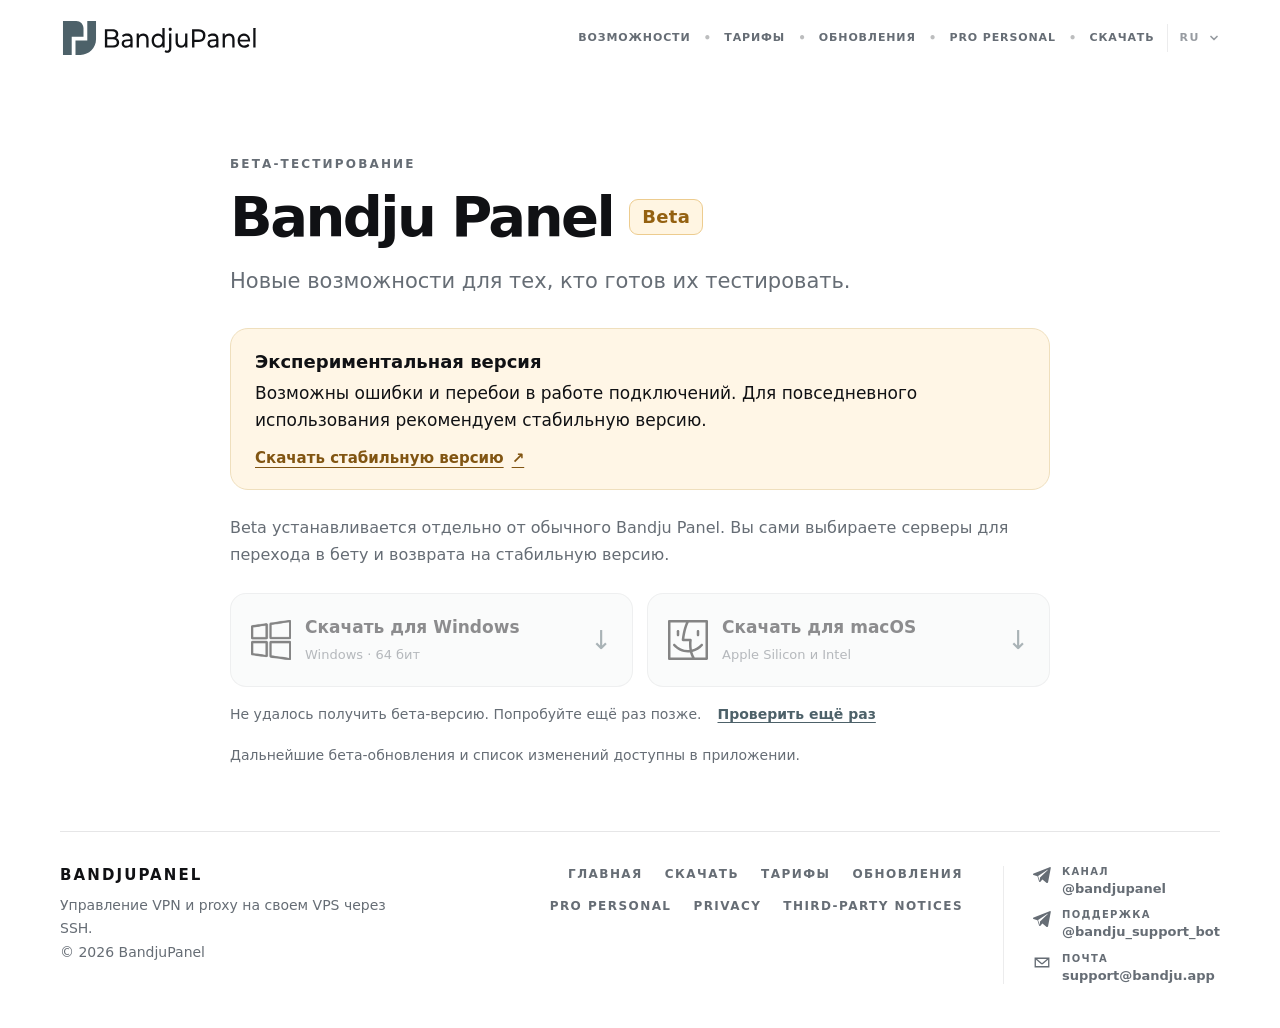
==== beta/index.html @ 1746d01e "Initial site" ====
<!DOCTYPE html>
<html lang="ru">
  <head>
    <meta charset="utf-8">
    <meta name="viewport" content="width=device-width, initial-scale=1">
    <title>Bandju Panel Beta — скачать</title>
    <meta name="description" content="Экспериментальная версия Bandju Panel для участников бета-тестирования.">
    <meta name="robots" content="noindex, nofollow">
    <meta name="theme-color" content="#ffffff">
    <link rel="canonical" href="https://bandju.app/beta/">
    <link rel="icon" type="image/svg+xml" href="/assets/brand/fav-bandju.svg">
    <link rel="stylesheet" href="/assets/site.css?v=572d4cfa8e">
  </head>
  <body class="site-page site-beta site-lang-ru">
    <main class="page">
      <!-- shared-header:start --><div class="header-shell">
  <header class="header">
    <a class="brand" href="/" aria-label="BandjuPanel">
      <img src="/assets/brand/logo-bandju.svg" alt="BandjuPanel" width="200" height="29">
    </a>
    <div class="header-actions">
      <nav class="menu" id="site-menu" aria-label="Главное меню">
        <a class="menu-link" href="/#features">Возможности</a>
        <span class="menu-divider" aria-hidden="true">•</span>
        <a class="menu-link" href="/#pricing">Тарифы</a>
        <span class="menu-divider" aria-hidden="true">•</span>
        <a class="menu-link" href="/changelog/">Обновления</a>
        <span class="menu-divider" aria-hidden="true">•</span>
        <a class="menu-link" href="/pro/">Pro Personal</a>
        <span class="menu-divider" aria-hidden="true">•</span>
        <a class="menu-link" href="/download/">Скачать</a>
      </nav>
      <div class="lang-switch" role="group" aria-label="Language switcher">
        <button class="lang-trigger" type="button" aria-haspopup="true" aria-expanded="false" aria-controls="lang-menu">
          <span data-lang-current>RU</span>
          <span class="lang-trigger-icon" aria-hidden="true">
            <svg viewBox="0 0 12 12" fill="none">
              <path d="M3 4.5 6 7.5 9 4.5"></path>
            </svg>
          </span>
        </button>
        <div class="lang-menu" id="lang-menu" role="menu" aria-label="Select language">
          <a class="lang-option is-active" href="/beta/" role="menuitemradio" aria-checked="true" hreflang="ru">
              <span>Русский</span>
              <span class="lang-option-check" aria-hidden="true">✓</span>
            </a><a class="lang-option" href="/en/beta/" role="menuitemradio" aria-checked="false" hreflang="en">
              <span>English</span>
              <span class="lang-option-check" aria-hidden="true">✓</span>
            </a>
        </div>
      </div>
      <button class="menu-toggle" type="button" aria-controls="site-menu" aria-label="Открыть меню" aria-expanded="false">
        <span aria-hidden="true"></span>
        <span aria-hidden="true"></span>
        <span aria-hidden="true"></span>
      </button>
    </div>
  </header>
</div>
<!-- shared-header:end -->
      <section class="beta-hero" aria-labelledby="beta-title">
        <p class="beta-kicker">Бета-тестирование</p>
        <h1 id="beta-title">Bandju Panel <span class="beta-badge">Beta</span></h1>
        <p class="beta-lead">Новые возможности для тех, кто готов их тестировать.</p>
        <div class="beta-warning">
          <strong>Экспериментальная версия</strong>
          <p>Возможны ошибки и перебои в работе подключений. Для повседневного использования рекомендуем стабильную версию.</p>
          <a href="/download/">Скачать стабильную версию <span aria-hidden="true">↗</span></a>
        </div>
        <p class="beta-separate">Beta устанавливается отдельно от обычного Bandju Panel. Вы сами выбираете серверы для перехода в бету и возврата на стабильную версию.</p>
        <div class="beta-downloads">
          <a class="beta-download" data-beta-platform="windows" aria-disabled="true">
            <img src="/assets/icons/icons-win.svg" width="40" height="40" alt="">
            <span><strong>Скачать для Windows</strong><small>Windows · 64 бит</small></span>
            <span class="beta-download-arrow" aria-hidden="true">↓</span>
          </a>
          <a class="beta-download" data-beta-platform="macos" aria-disabled="true">
            <img src="/assets/icons/icons-mac.svg" width="40" height="40" alt="">
            <span><strong>Скачать для macOS</strong><small>Apple Silicon и Intel</small></span>
            <span class="beta-download-arrow" aria-hidden="true">↓</span>
          </a>
        </div>
        <div class="beta-release-status" aria-live="polite" aria-busy="true">
          <p data-beta-status data-loading="Проверяем доступность бета-версии…" data-ready="Доступна бета-версия" data-failed="Не удалось получить бета-версию. Попробуйте ещё раз позже.">Проверяем доступность бета-версии…</p>
          <button class="beta-retry" type="button" data-beta-retry hidden>Проверить ещё раз</button>
        </div>
        <p class="beta-app-updates">Дальнейшие бета-обновления и список изменений доступны в приложении.</p>
        <noscript><p>Для получения ссылок на бета-версию включите JavaScript.</p></noscript>
      </section>
      <!-- shared-footer:start --><footer class="site-footer">
  <div>
    <p class="footer-brand">BandjuPanel</p>
    <p class="footer-copy">Управление VPN и proxy на своем VPS через SSH.</p>
    <p class="footer-meta">© 2026 BandjuPanel</p>
  </div>
  <nav class="footer-links" aria-label="Footer">
    <a class="footer-link" href="/">Главная</a>
    <a class="footer-link" href="/download/">Скачать</a>
    <a class="footer-link" href="/#pricing">Тарифы</a>
    <a class="footer-link" href="/changelog/">Обновления</a>
    <a class="footer-link" href="/pro/">Pro Personal</a>
    <a class="footer-link" href="/privacy/">Privacy</a>
    <a class="footer-link" href="https://github.com/bandju/bandju-panel-releases/blob/main/THIRD_PARTY_NOTICES.md" target="_blank" rel="noreferrer noopener">Third-party notices</a>
  </nav>
  <div class="footer-contact">
    <a class="footer-contact-link" href="https://t.me/bandjupanel" target="_blank" rel="noreferrer noopener" aria-label="Канал в Telegram">
      <span class="footer-icon-link" aria-hidden="true">
        <svg xmlns="http://www.w3.org/2000/svg" width="18" height="17" fill="none" viewBox="0 0 18 17" aria-hidden="true" focusable="false">
          <path fill="currentColor" d="M16.62.131.67 6.59C-.201 6.857-.173 7.778.473 8l3.996 1.334 1.526 5.012c.186.55.334.756.655.76.333 0 .461-.125.808-.452.406-.408 1.023-1.049 2.001-2.064l4.16 3.29c.764.451 1.316.217 1.507-.76l2.606-13.79c.28-1.199-.379-1.555-1.11-1.2ZM5.095 9.028l9.086-6.096c.445-.321.587.038.386.285L7.026 10.47l-.387 3.62-1.544-5.06Z"></path>
        </svg>
      </span>
      <span class="footer-contact-copy">
        <span class="footer-contact-label">Канал</span>
        <span class="footer-contact-value">@bandjupanel</span>
      </span>
    </a>
    <a class="footer-contact-link" href="https://t.me/bandju_support_bot" target="_blank" rel="noreferrer noopener" aria-label="Поддержка в Telegram">
      <span class="footer-icon-link" aria-hidden="true">
        <svg xmlns="http://www.w3.org/2000/svg" width="18" height="17" fill="none" viewBox="0 0 18 17" aria-hidden="true" focusable="false">
          <path fill="currentColor" d="M16.62.131.67 6.59C-.201 6.857-.173 7.778.473 8l3.996 1.334 1.526 5.012c.186.55.334.756.655.76.333 0 .461-.125.808-.452.406-.408 1.023-1.049 2.001-2.064l4.16 3.29c.764.451 1.316.217 1.507-.76l2.606-13.79c.28-1.199-.379-1.555-1.11-1.2ZM5.095 9.028l9.086-6.096c.445-.321.587.038.386.285L7.026 10.47l-.387 3.62-1.544-5.06Z"></path>
        </svg>
      </span>
      <span class="footer-contact-copy">
        <span class="footer-contact-label">Поддержка</span>
        <span class="footer-contact-value">@bandju_support_bot</span>
      </span>
    </a>
    <a class="footer-contact-link" href="mailto:support@bandju.app" target="_blank" rel="noreferrer noopener" aria-label="Email">
      <span class="footer-icon-link" aria-hidden="true">
        <svg xmlns="http://www.w3.org/2000/svg" width="18" height="17" fill="none" viewBox="0 0 18 17" aria-hidden="true" focusable="false">
          <path d="M2.25 4.25h13.5v8.5H2.25z" stroke="currentColor" stroke-width="1.35" rx="1.8"></path>
          <path d="m3.4 5.35 5.02 4.11a.9.9 0 0 0 1.16 0l5.02-4.11" stroke="currentColor" stroke-width="1.35" stroke-linecap="round" stroke-linejoin="round"></path>
        </svg>
      </span>
      <span class="footer-contact-copy">
        <span class="footer-contact-label">Почта</span>
        <span class="footer-contact-value">support@bandju.app</span>
      </span>
    </a>
  </div>
</footer>
<!-- shared-footer:end -->
    </main>
    <script type="module">const p="1PWTN9P55_zMQnucv14XnfZJDsQX021d-JKT93yJcyY",E=["/releases/beta/latest.json","https://updates.bandju.app/beta/latest.json","https://raw.githubusercontent.com/bandju/bandju-panel-releases/refs/heads/main/beta/latest.json"];function m(e){const t=e.trim().replace(/^ed25519:\s*/,"").replace(/-/g,"+").replace(/_/g,"/");return Uint8Array.from(atob(t),n=>n.charCodeAt(0))}function A(e){const t=e?.launcher?.version;if(e?.channel!=="beta"||!/^2\.(0|[1-9]\d*)\.(0|[1-9]\d*)$/.test(t)||e.version!==t)throw new Error("Invalid beta release.");const n=`https://github.com/bandju/bandju-panel-releases/releases/download/v${t}-beta/`,r={windows:`Bandju-Panel-Beta_${t}_windows_x64_setup.exe`,macos:`Bandju-Panel-Beta_${t}_universal.dmg`},s={};for(const[o,c]of Object.entries(r)){const a=e.launcher.downloads?.[o];if(a?.url!==n+c||!/^[a-f0-9]{64}$/.test(a?.sha256||""))throw new Error("Invalid beta installer.");s[o]=a.url}return{version:t,downloads:s}}async function L(e,t,n=p){const r=await crypto.subtle.importKey("raw",m(n),"Ed25519",!1,["verify"]);if(!await crypto.subtle.verify("Ed25519",r,m(t),e))throw new Error("Invalid release signature.");return A(JSON.parse(new TextDecoder("utf-8",{fatal:!0}).decode(e)))}async function S(e,t){if(!e.ok||Number(e.headers.get("content-length"))>t)throw new Error("Release source unavailable.");const n=e.body.getReader(),r=[];let s=0;try{for(;;){const{done:a,value:i}=await n.read();if(a)break;if(s+=i.length,s>t)throw new Error("Release response too large.");r.push(i)}}finally{await n.cancel()}const o=new Uint8Array(s);let c=0;for(const a of r)o.set(a,c),c+=a.length;return o}async function k({fetchImpl:e=fetch,urls:t=E,publicKey:n=p}={}){for(const r of t){const s=new AbortController,o=setTimeout(()=>s.abort(),4e3),c=async(a,i)=>S(await e(a,{cache:"no-store",signal:s.signal}),i);try{const[a,i]=await Promise.all([c(r,1048576),c(`${r}.sig`,4096)]);return await L(a,new TextDecoder().decode(i),n)}catch{}finally{clearTimeout(o),s.abort()}}throw new Error("No verified beta release available.")}const w=[...document.querySelectorAll("[data-beta-platform]")],l=document.querySelector("[data-beta-status]"),b=document.querySelector("[data-beta-retry]"),h=document.querySelector(".beta-release-status");async function v(){b.hidden=!0,h.setAttribute("aria-busy","true"),l.textContent=l.dataset.loading;for(const e of w)e.removeAttribute("href"),e.setAttribute("aria-disabled","true");try{const e=await k();for(const t of w)t.href=e.downloads[t.dataset.betaPlatform],t.removeAttribute("aria-disabled");l.textContent=`${l.dataset.ready} ${e.version}`}catch{l.textContent=l.dataset.failed,b.hidden=!1}finally{h.setAttribute("aria-busy","false")}}b.addEventListener("click",v);v();const g=document.querySelector(".header"),_=document.querySelector(".lang-switch"),d=document.querySelector(".lang-trigger"),y=document.getElementById("lang-menu"),u=document.querySelector(".menu-toggle");function f(){d.classList.remove("is-open"),d.setAttribute("aria-expanded","false"),y.classList.remove("is-open"),g.classList.remove("is-menu-open"),u.setAttribute("aria-expanded","false")}d.addEventListener("click",()=>{const e=!y.classList.contains("is-open");f(),d.classList.toggle("is-open",e),d.setAttribute("aria-expanded",String(e)),y.classList.toggle("is-open",e)});u.addEventListener("click",()=>{const e=!g.classList.contains("is-menu-open");f(),g.classList.toggle("is-menu-open",e),u.setAttribute("aria-expanded",String(e))});document.addEventListener("click",e=>{!_.contains(e.target)&&!u.contains(e.target)&&f()});document.addEventListener("keydown",e=>{e.key==="Escape"&&f()});</script>
  </body>
</html>
---- assets/site.css ----
/* Beta download page: intentionally absent from the public navigation. */
.site-beta {
  .page { min-height: 100vh; }
  .beta-hero { width: min(820px, calc(100% - 40px)); margin: 0 auto; padding: clamp(48px, 7vw, 88px) 0 64px; }
  .beta-kicker { margin: 0 0 16px; color: var(--muted); font-size: 12px; font-weight: 800; letter-spacing: .18em; text-transform: uppercase; }
  h1 { display: flex; align-items: center; flex-wrap: wrap; gap: 16px; margin: 0 0 18px; font-size: clamp(36px, 5.5vw, 56px); line-height: 1.08; letter-spacing: -.045em; }
  .beta-badge { display: inline-flex; border: 1px solid #edcc8f; border-radius: 9px; padding: 7px 12px; background: #fff5e2; color: #946111; font-size: 18px; font-weight: 800; letter-spacing: .02em; }
  .beta-lead { margin: 0 0 30px; color: var(--muted); font-size: 21px; line-height: 1.55; }
  .beta-warning { padding: 22px 24px; border: 1px solid #efdfbd; border-radius: 18px; background: #fff6e6; }
  .beta-warning strong { display: block; margin-bottom: 8px; font-size: 18px; }
  .beta-warning p { margin: 0 0 14px; font-size: 17px; line-height: 1.6; }
  .beta-warning a { display: inline-flex; gap: 8px; color: #815512; font-size: 15px; font-weight: 700; text-decoration: underline; text-underline-offset: 4px; }
  .beta-separate { margin: 24px 0; color: var(--muted); font-size: 16px; line-height: 1.7; }
  .beta-downloads { display: grid; grid-template-columns: repeat(2, minmax(0, 1fr)); gap: 14px; }
  .beta-download { display: flex; align-items: center; gap: 14px; min-width: 0; padding: 22px 20px; border: 1px solid var(--line); border-radius: 16px; background: #f5f7f7; transition: background .18s, border-color .18s; }
  .beta-download:hover { background: #eaf0f1; border-color: #9eafb4; }
  .beta-download img { flex: none; }
  .beta-download > span:first-of-type { flex: 1; min-width: 0; }
  .beta-download strong { display: block; margin-bottom: 6px; font-size: 17px; line-height: 1.3; }
  .beta-download small { color: var(--muted); font-size: 13px; line-height: 1.5; }
  .beta-download-arrow { flex: none; color: var(--brand); font-size: 26px; }
  .beta-download[aria-disabled="true"] { opacity: .48; cursor: wait; pointer-events: none; }
  .beta-release-status { display: flex; align-items: baseline; flex-wrap: wrap; gap: 10px 16px; margin-top: 16px; min-height: 25px; }
  .beta-release-status p { margin: 0; color: var(--muted); font-size: 14px; line-height: 1.6; }
  .beta-retry { padding: 0; border: 0; background: transparent; color: var(--brand); font: inherit; font-size: 14px; font-weight: 700; cursor: pointer; text-decoration: underline; text-underline-offset: 3px; }
  .beta-app-updates { margin: 16px 0 0; color: var(--muted); font-size: 14px; line-height: 1.6; }
  a:focus-visible, button:focus-visible { outline: 3px solid var(--brand); outline-offset: 5px; }
  @media (max-width: 650px) {
    .beta-hero { width: calc(100% - 40px); padding-top: 40px; }
    .beta-lead { font-size: 18px; }
    .beta-warning { padding: 18px; }
    .beta-downloads { grid-template-columns: 1fr; }
  }
}

/* Base */

:root {
  color-scheme: light;
  --bg: #ffffff;
  --ink: #101114;
  --muted: #666d75;
  --brand: #4d6169;
  --line: rgba(16, 17, 20, 0.1);
  --panel: rgba(16, 17, 20, 0.035);
}

* {
  box-sizing: border-box;
}

html,
body {
  min-height: 100%;
  margin: 0;
  background: var(--bg);
}

body {
  font-family: "Avenir Next", "Segoe UI", Inter, system-ui, -apple-system, BlinkMacSystemFont, sans-serif;
  color: var(--ink);
  -webkit-font-smoothing: antialiased;
  text-rendering: optimizeLegibility;
}

a {
  color: inherit;
  text-decoration: none;
}

/* Shared Header And Footer */

.site-page {
  .header-shell {
    position: relative;
    z-index: 20;
    min-height: 0;
  }
  .header {
    position: relative;
    z-index: 20;
    width: min(1160px, calc(100% - 40px));
    margin: 0 auto;
    padding: 18px 0 10px;
    border-bottom: 1px solid transparent;
    display: flex;
    align-items: center;
    justify-content: space-between;
    gap: 20px;
  }
  .header.is-stuck {
    position: fixed;
    top: 0;
    left: 50%;
    margin: 0;
    transform: translateX(-50%);
    background: var(--bg);
    border-bottom: 1px solid rgba(16, 17, 20, 0.06);
  }
  .brand {
    display: inline-flex;
    align-items: center;
    flex: none;
  }
  .brand img {
    display: block;
    width: min(200px, 42vw);
    height: auto;
  }
  .header-actions {
    display: flex;
    align-items: center;
    justify-content: flex-end;
    gap: 12px;
    flex-wrap: wrap;
  }
  .menu {
    display: flex;
    align-items: center;
    justify-content: flex-end;
    gap: 22px;
    flex-wrap: wrap;
  }
  .menu-divider {
    color: rgba(16, 17, 20, 0.28);
    font-size: 14px;
    font-weight: 700;
    line-height: 1;
    user-select: none;
  }
  .menu-link {
    color: var(--muted);
    font-size: 12px;
    font-weight: 700;
    letter-spacing: 0.12em;
    line-height: 1.2;
    text-transform: uppercase;
    transition: color 0.18s ease;
  }
  .menu-link:hover {
    color: var(--ink);
  }
  .menu-toggle {
    display: none;
    align-items: center;
    justify-content: center;
    flex-direction: column;
    gap: 5px;
    width: 42px;
    height: 42px;
    padding: 0;
    border: 1px solid rgba(16, 17, 20, 0.12);
    border-radius: 8px;
    background: var(--bg);
    color: var(--ink);
    cursor: pointer;
  }
  .menu-toggle span {
    display: block;
    width: 18px;
    height: 2px;
    border-radius: 999px;
    background: currentColor;
    transition: transform 0.18s ease, opacity 0.18s ease;
  }
  .header.is-menu-open .menu-toggle span:nth-child(1) {
    transform: translateY(7px) rotate(45deg);
  }
  .header.is-menu-open .menu-toggle span:nth-child(2) {
    opacity: 0;
  }
  .header.is-menu-open .menu-toggle span:nth-child(3) {
    transform: translateY(-7px) rotate(-45deg);
  }
  .lang-switch {
    position: relative;
    display: inline-flex;
    align-items: center;
    flex: none;
    padding-left: 18px;
    border-left: 1px solid rgba(16, 17, 20, 0.08);
  }
  .lang-trigger {
    display: inline-flex;
    align-items: center;
    justify-content: center;
    gap: 8px;
    min-height: 28px;
    padding: 0;
    border: 0;
    background: transparent;
    color: var(--muted);
    font: inherit;
    font-size: 11px;
    font-weight: 800;
    letter-spacing: 0.14em;
    line-height: 1;
    text-transform: uppercase;
    opacity: 0.68;
    cursor: pointer;
    transition: color 0.18s ease, opacity 0.18s ease;
  }
  .lang-trigger:hover,
  .lang-trigger.is-open {
    color: var(--ink);
    opacity: 1;
  }
  .lang-trigger-icon {
    display: inline-flex;
    align-items: center;
    justify-content: center;
    width: 12px;
    height: 12px;
    color: currentColor;
  }
  .lang-trigger-icon svg {
    display: block;
    width: 100%;
    height: 100%;
    stroke: currentColor;
    stroke-width: 1.7;
    stroke-linecap: round;
    stroke-linejoin: round;
  }
  .lang-menu {
    position: absolute;
    top: calc(100% + 10px);
    right: 0;
    min-width: 132px;
    padding: 6px;
    border: 1px solid rgba(16, 17, 20, 0.08);
    border-radius: 16px;
    background: rgba(255, 255, 255, 0.96);
    box-shadow: 0 12px 28px rgba(16, 17, 20, 0.08);
    backdrop-filter: blur(14px);
    opacity: 0;
    pointer-events: none;
    transform: translateY(-4px);
    transition: opacity 0.18s ease, transform 0.18s ease;
  }
  .lang-menu.is-open {
    opacity: 1;
    pointer-events: auto;
    transform: translateY(0);
  }
  .lang-option {
    display: flex;
    align-items: center;
    justify-content: space-between;
    gap: 14px;
    width: 100%;
    min-height: 36px;
    padding: 0 12px;
    border: 0;
    border-radius: 12px;
    background: transparent;
    color: var(--muted);
    font: inherit;
    font-size: 12px;
    font-weight: 700;
    letter-spacing: 0.08em;
    text-transform: uppercase;
    cursor: pointer;
    transition: background 0.18s ease, color 0.18s ease;
  }
  .lang-option:hover {
    background: rgba(16, 17, 20, 0.05);
    color: var(--ink);
  }
  .lang-option.is-active {
    color: var(--ink);
  }
  .lang-option-check {
    opacity: 0;
    transition: opacity 0.18s ease;
  }
  .lang-option.is-active .lang-option-check {
    opacity: 1;
  }
  .site-footer {
    position: relative;
    z-index: 1;
    width: min(1160px, calc(100% - 40px));
    margin: 0 auto;
    padding: 34px 0 44px;
    display: grid;
    grid-template-columns: minmax(0, 1fr) auto auto;
    gap: 24px 40px;
    align-items: start;
    border-top: 1px solid rgba(16, 17, 20, 0.1);
  }
  .site-footer .footer-brand {
    margin: 0 0 10px;
    color: var(--ink);
    font-size: 15px;
    font-weight: 800;
    letter-spacing: 0.14em;
    text-transform: uppercase;
  }
  .site-footer .footer-copy,
  .site-footer .footer-meta {
    margin: 0;
    color: var(--muted);
    font-size: 14px;
    line-height: 1.7;
  }
  .site-footer .footer-links {
    display: flex;
    justify-content: flex-end;
    gap: 16px 22px;
    flex-wrap: wrap;
    max-width: 520px;
  }
  .site-footer .footer-link {
    color: var(--muted);
    font-size: 12px;
    font-weight: 700;
    letter-spacing: 0.12em;
    line-height: 1.4;
    text-transform: uppercase;
    transition: color 0.18s ease;
  }
  .site-footer .footer-link:hover {
    color: var(--ink);
  }
  .site-footer .footer-contact {
    display: grid;
    gap: 12px;
    justify-content: flex-start;
    padding-left: 28px;
    border-left: 1px solid rgba(16, 17, 20, 0.08);
  }
  .site-footer .footer-contact-link {
    display: grid;
    grid-template-columns: 20px minmax(0, 1fr);
    gap: 10px;
    align-items: start;
    color: var(--muted);
    text-decoration: none;
    transition: color 0.18s ease;
  }
  .site-footer .footer-contact-link:hover {
    color: var(--ink);
  }
  .site-footer .footer-contact-copy {
    display: grid;
    gap: 2px;
    min-width: 0;
  }
  .site-footer .footer-contact-label {
    font-size: 10px;
    font-weight: 800;
    letter-spacing: 0.13em;
    line-height: 1.2;
    text-transform: uppercase;
  }
  .site-footer .footer-contact-value {
    font-size: 13px;
    font-weight: 600;
    line-height: 1.35;
    word-break: break-word;
  }
  .site-footer .footer-icon-link {
    display: inline-flex;
    align-items: center;
    justify-content: center;
    width: 20px;
    height: 20px;
    color: currentColor;
    transition: transform 0.18s ease;
  }
  .site-footer .footer-contact-link:hover .footer-icon-link {
    transform: translateY(-1px);
  }
  .site-footer .footer-icon-link svg {
    display: block;
    width: 18px;
    height: 17px;
  }
  @media (min-width: 761px) and (max-width: 1320px) {
    .header-actions {
      gap: 12px;
    }
    .menu {
      gap: 13px;
    }
    .menu-divider {
      font-size: 12px;
    }
    .menu-link {
      font-size: 11px;
      letter-spacing: 0.08em;
    }
    .lang-switch {
      padding-left: 12px;
    }
  }
  @media (max-width: 760px) {
    .header {
      width: min(100% - 24px, 1160px);
      align-items: center;
      flex-direction: row;
    }
    .header.is-stuck {
      top: 0;
      left: 0;
      width: 100%;
      transform: none;
      padding-right: 12px;
      padding-left: 12px;
    }
    .header-actions {
      width: auto;
      margin-left: auto;
      align-items: center;
      flex-direction: row;
      gap: 10px;
    }
    .menu {
      position: fixed;
      top: 70px;
      right: 0;
      left: 0;
      z-index: 40;
      display: grid;
      gap: 0;
      justify-content: stretch;
      justify-items: stretch;
      width: 100vw;
      padding: 8px 32px;
      border-top: 1px solid rgba(16, 17, 20, 0.08);
      border-bottom: 1px solid rgba(16, 17, 20, 0.08);
      background: #ffffff;
      box-shadow: 0 18px 44px rgba(16, 17, 20, 0.08);
      opacity: 0;
      visibility: hidden;
      pointer-events: none;
      transform: translateY(-8px);
      transition: opacity 0.18s ease, transform 0.18s ease, visibility 0.18s ease;
    }
    .header.is-menu-open .menu {
      opacity: 1;
      visibility: visible;
      pointer-events: auto;
      transform: translateY(0);
    }
    .menu-divider {
      display: none;
    }
    .menu-link {
      display: block;
      width: 100%;
      min-height: auto;
      justify-self: stretch;
      padding: 15px 0;
      border-bottom: 1px solid rgba(16, 17, 20, 0.08);
      color: var(--ink);
      font-size: 13px;
      letter-spacing: 0.08em;
      text-align: left;
    }
    .menu-link:last-child {
      border-bottom: 0;
    }
    .menu-toggle {
      display: inline-flex;
    }
    .lang-switch {
      padding-left: 0;
      border-left: 0;
    }
    .site-footer {
      grid-template-columns: 1fr;
      width: min(100% - 24px, 1160px);
      padding-bottom: 32px;
    }
    .site-footer .footer-links,
    .site-footer .footer-contact {
      justify-content: flex-start;
    }
    .site-footer .footer-contact {
      align-items: flex-start;
      padding-left: 0;
      border-left: 0;
    }
  }
}

/* Home Page */

.site-home {
  .page {
    position: relative;
    min-height: 100vh;
    overflow: hidden;
    background: var(--bg);
  }
  .hero {
    position: relative;
    z-index: 2;
    width: min(760px, calc(100% - 40px));
    min-height: clamp(560px, 72vh, 680px);
    margin: 0 auto;
    display: grid;
    grid-template-columns: minmax(0, 1fr);
    place-items: center;
    padding: clamp(44px, 7vh, 72px) 0 clamp(220px, 25vh, 280px);
    text-align: center;
  }
  .hero-copy {
    width: 100%;
    min-width: 0;
    max-width: 660px;
  }
  .eyebrow,
  h1,
  p {
    margin-top: 0;
  }
  .eyebrow {
    margin-bottom: 14px;
    color: var(--muted);
    font-size: 12px;
    font-weight: 800;
    letter-spacing: 0.22em;
    text-transform: uppercase;
  }
  h1 {
    margin-bottom: 18px;
    font-size: clamp(40px, 6vw, 68px);
    font-weight: 700;
    line-height: 1.04;
    letter-spacing: -0.05em;
    overflow-wrap: anywhere;
  }
  .lead {
    max-width: 44rem;
    margin: 0 auto 30px;
    color: var(--muted);
    font-size: clamp(18px, 2vw, 22px);
    line-height: 1.58;
    overflow-wrap: anywhere;
  }
  .button {
    display: inline-flex;
    align-items: center;
    justify-content: center;
    min-height: 48px;
    padding: 0 44px;
    border: 1px solid var(--ink);
    border-radius: 999px;
    background: var(--ink);
    color: #ffffff;
    font-size: 15px;
    font-weight: 700;
    transition: transform 0.18s ease, background 0.18s ease, border-color 0.18s ease;
  }
  .button:hover {
    transform: translateY(-1px);
    background: #1b1d21;
    border-color: #1b1d21;
  }
  .hero .button {
    position: relative;
    z-index: 1;
  }
  .section {
    position: relative;
    z-index: 1;
    width: min(1160px, calc(100% - 40px));
    margin: 0 auto;
    padding: 48px 0 128px;
    scroll-margin-top: 112px;
  }
  .section-anchor {
    position: relative;
    top: -24px;
    height: 0;
  }
  .section-copy {
    display: grid;
    grid-template-columns: minmax(0, 1.15fr) minmax(280px, 0.85fr);
    gap: 28px 56px;
    margin-bottom: 84px;
    padding-top: 56px;
    border-top: 1px solid rgba(16, 17, 20, 0.08);
  }
  .section-kicker,
  .step-title,
  .flow-note {
    margin-top: 0;
  }
  .section-kicker {
    margin-bottom: 14px;
    color: var(--muted);
    font-size: 12px;
    font-weight: 800;
    letter-spacing: 0.22em;
    text-transform: uppercase;
  }
  .section-title {
    max-width: 20ch;
    margin: 0;
    font-size: clamp(28px, 3.8vw, 42px);
    font-weight: 700;
    line-height: 1.12;
    letter-spacing: -0.045em;
  }
  .section-lead {
    max-width: 34rem;
    margin: 0;
    color: var(--muted);
    font-size: clamp(18px, 1.8vw, 21px);
    line-height: 1.72;
  }
  .flow-grid {
    display: grid;
    grid-template-columns: repeat(3, minmax(0, 1fr));
    gap: 30px;
  }
  .flow-card {
    position: relative;
    padding: 48px 22px 0 0;
    border-top: 1px solid rgba(16, 17, 20, 0.1);
  }
  .step-icon {
    width: 68px;
    height: 68px;
    margin-bottom: 20px;
  }
  .step-title {
    margin-bottom: 8px;
    font-size: 20px;
    font-weight: 700;
    letter-spacing: -0.03em;
  }
  .step-copy {
    margin: 0;
    color: var(--muted);
    font-size: 18px;
    line-height: 1.72;
  }
  .section-side {
    max-width: 34rem;
    display: flex;
    gap: 18px;
    justify-items: start;
    flex-direction: column;
    justify-content: center;
  }
  .flow-note {
    display: inline-flex;
    align-items: flex-start;
    gap: 12px;
    margin: 0;
    color: #4f5860;
    font-size: 15px;
    font-weight: 600;
    line-height: 1.58;
    letter-spacing: -0.01em;
  }
  .flow-note::before {
    content: "";
    flex: none;
    width: 24px;
    height: 1px;
    margin-top: 12px;
    background: rgba(16, 17, 20, 0.16);
  }
  .how-media {
    position: relative;
    width: min(100%, 700px);
    margin-top: 28px;
    border: 1px solid rgb(180 180 180);
    border-radius: 8px;
    overflow: hidden;
    background: #0c0f13;
    box-shadow: 0 20px 48px rgba(16, 17, 20, 0.08);
  }
  .how-video {
    display: block;
    width: 100%;
    aspect-ratio: 16 / 9;
    object-fit: cover;
    background: #0c0f13;
    transition: filter 0.22s ease, transform 0.22s ease;
  }
  .how-media:not(.is-playing) .how-video {
    filter: blur(1.2px) brightness(0.7) saturate(0.82);
    transform: scale(1.02);
  }
  .how-video-overlay {
    position: absolute;
    inset: 0;
    display: grid;
    place-items: center;
    padding: 20px;
    border: 0;
    background: linear-gradient(180deg, rgb(64 69 76 / 4%) 0%, rgb(255 255 255 / 0%) 24%, rgb(56 63 74 / 0%) 100%);
    cursor: pointer;
    transition: background 0.18s ease;
  }
  .how-video-overlay:hover {
    background: linear-gradient(180deg, rgb(64 69 76 / 8%) 0%, rgb(255 255 255 / 0%) 24%, rgb(56 63 74 / 0%) 100%);
  }
  .how-video-overlay[hidden] {
    display: none;
  }
  .how-video-badge {
    position: absolute;
    top: 18px;
    left: 18px;
    z-index: 1;
    min-height: 30px;
    padding: 0 12px;
    border: 1px solid rgba(255, 255, 255, 0.18);
    border-radius: 999px;
    background: rgba(16, 17, 20, 0.3);
    backdrop-filter: blur(12px);
    color: rgba(255, 255, 255, 0.94);
    font-size: 12px;
    font-weight: 700;
    letter-spacing: 0.12em;
    line-height: 30px;
    text-transform: uppercase;
  }
  .how-video-play {
    display: inline-flex;
    align-items: center;
    justify-content: center;
    width: 94px;
    height: 94px;
    border-radius: 999px;
    border: 1px solid rgba(255, 255, 255, 0.16);
    background: rgba(255, 255, 255, 0.1);
    backdrop-filter: blur(18px);
    color: #ffffff;
    box-shadow: 0 18px 42px rgba(16, 17, 20, 0.22);
    transition: transform 0.18s ease, background 0.18s ease;
  }
  .how-video-overlay:hover .how-video-play {
    transform: scale(1.04);
    background: rgba(255, 255, 255, 0.14);
  }
  .how-video-play svg {
    display: block;
    width: 28px;
    height: 28px;
    margin-left: 4px;
    fill: currentColor;
  }
  .feature-section {
    padding-top: 0;
  }
  .control-section {
    padding-top: 0;
  }
  .control-layout {
    display: grid;
    grid-template-columns: minmax(320px, 0.9fr) minmax(0, 0.82fr);
    grid-template-areas: "visual content";
    gap: 28px 64px;
    align-items: center;
    padding-top: 48px;
    border-top: 1px solid rgba(16, 17, 20, 0.08);
  }
  .control-content {
    grid-area: content;
  }
  .control-content .section-title {
    margin-bottom: 18px;
  }
  .control-content .section-side {
    max-width: none;
    gap: 14px;
    margin-bottom: 36px;
  }
  .control-content .section-lead {
    font-size: 17px;
    line-height: 1.58;
  }
  .control-content .flow-note {
    font-size: 14px;
    line-height: 1.5;
  }
  .control-visual-wrap {
    grid-area: visual;
    display: grid;
    align-items: center;
    min-height: 560px;
  }
  .control-pattern {
    position: relative;
    width: min(100%, 570px);
    aspect-ratio: 1;
    margin-right: auto;
    pointer-events: none;
  }
  .control-pattern::after {
    content: "";
    position: absolute;
    inset: 0;
    background: radial-gradient(circle at center, rgba(255, 255, 255, 0) 52%, rgba(255, 255, 255, 0.28) 76%, rgba(255, 255, 255, 0.9) 100%);
    pointer-events: none;
  }
  .control-mark {
    position: absolute;
    top: 50%;
    left: 50%;
    width: 78px;
    height: 78px;
    color: rgba(77, 97, 105, 0.24);
    transform: translate(-50%, -50%);
    z-index: 1;
  }
  .control-list {
    display: grid;
    gap: 0;
  }
  .control-item {
    padding: 24px 12px 0 0;
    border-top: 1px solid rgba(16, 17, 20, 0.1);
  }
  .control-title {
    margin: 0 0 6px;
    font-size: 18px;
    font-weight: 700;
    letter-spacing: -0.03em;
  }
  .control-copy {
    margin: 0;
    color: var(--muted);
    font-size: 15px;
    line-height: 1.58;
  }
  .feature-copy {
    grid-template-columns: minmax(0, 0.82fr) minmax(340px, 1.18fr);
    gap: 24px 48px;
    align-items: center;
    margin-bottom: 68px;
  }
  .feature-copy .section-title {
    margin-bottom: 18px;
  }
  .feature-copy .section-side {
    max-width: none;
  }
  .feature-visual {
    position: relative;
    min-height: 356px;
    display: grid;
    align-items: center;
  }
  .feature-window {
    position: relative;
    width: min(100%, 700px);
    margin-left: auto;
    overflow: hidden;
    border: 1px solid rgba(16, 17, 20, 0.08);
    border-radius: 8px;
    background: #ffffff;
    box-shadow: 0 20px 48px rgba(16, 17, 20, 0.06);
  }
  .feature-screenshot {
    display: block;
    width: 100%;
    height: auto;
  }
  .feature-summary-grid {
    display: grid;
    grid-template-columns: repeat(4, minmax(0, 1fr));
    gap: 18px;
    padding-top: 48px;
    border-top: 1px solid rgba(16, 17, 20, 0.08);
  }
  .feature-summary-item {
    padding-right: 16px;
  }
  .feature-summary-item:not(:last-child) {
    border-right: 1px solid rgba(16, 17, 20, 0.06);
  }
  .feature-summary-title {
    margin: 0 0 8px;
    font-size: 18px;
    font-weight: 700;
    letter-spacing: -0.03em;
  }
  .feature-summary-copy {
    margin: 0;
    color: var(--muted);
    font-size: 15px;
    line-height: 1.7;
  }
  .gateway-section {
    padding-top: 0;
  }
  .gateway-grid {
    display: grid;
    grid-template-columns: repeat(3, minmax(0, 1fr));
    gap: 30px;
    padding-top: 48px;
    border-top: 1px solid rgba(16, 17, 20, 0.08);
  }
  .gateway-item {
    padding-right: 22px;
  }
  .gateway-item:not(:last-child) {
    border-right: 1px solid rgba(16, 17, 20, 0.06);
  }
  .gateway-title {
    margin: 0 0 10px;
    font-size: 20px;
    font-weight: 700;
    letter-spacing: -0.03em;
  }
  .gateway-copy {
    margin: 0;
    color: var(--muted);
    font-size: 16px;
    line-height: 1.7;
  }
  .gateway-tags {
    display: flex;
    flex-wrap: wrap;
    gap: 8px;
    margin-top: 18px;
  }
  .gateway-tag {
    display: inline-flex;
    align-items: center;
    min-height: 28px;
    padding: 0 10px;
    border: 1px solid rgba(77, 97, 105, 0.18);
    border-radius: 999px;
    background: rgba(77, 97, 105, 0.06);
    color: var(--brand);
    font-size: 12px;
    font-weight: 800;
    letter-spacing: 0.08em;
    text-transform: uppercase;
  }
  .access-grid {
    display: grid;
    grid-template-columns: repeat(3, minmax(0, 1fr));
    gap: 30px;
  }
  .access-item {
    padding: 48px 22px 0 0;
    border-top: 1px solid rgba(16, 17, 20, 0.1);
  }
  .access-icon {
    width: 72px;
    height: 72px;
    margin-bottom: 22px;
  }
  .step-icon,
  .access-icon {
    display: block;
    flex: none;
    color: var(--brand);
    background: currentColor;
    -webkit-mask: var(--icon) center / contain no-repeat;
    mask: var(--icon) center / contain no-repeat;
  }
  .icon-vps {
    --icon: url("/assets/icons/icon-vps.svg");
  }
  .icon-ssh {
    --icon: url("/assets/icons/icons-ssh.svg");
  }
  .icon-access {
    --icon: url("/assets/icons/icons-access.svg");
  }
  .icon-qr-link {
    --icon: url("/assets/icons/icons-qr-link.svg");
  }
  .icon-clients-status {
    --icon: url("/assets/icons/icons-clients-status.svg");
  }
  .icon-protocols {
    --icon: url("/assets/icons/icons-protocols.svg");
  }
  .access-title {
    margin: 0 0 10px;
    font-size: 22px;
    font-weight: 700;
    line-height: 1.2;
    letter-spacing: -0.035em;
  }
  .access-copy {
    margin: 0;
    color: var(--muted);
    font-size: 18px;
    line-height: 1.72;
  }
  .pricing-panel {
    max-width: 900px;
    margin: 0 auto;
    border-top: 1px solid rgba(16, 17, 20, 0.12);
  }
  .pricing-section {
    padding-bottom: 80px;
  }
  .pricing-plans {
    display: grid;
    grid-template-columns: repeat(2, minmax(0, 1fr));
    border-bottom: 1px solid rgba(16, 17, 20, 0.08);
  }
  .pricing-plan {
    min-width: 0;
    padding: 42px 42px 38px 0;
  }
  .pricing-plan + .pricing-plan {
    padding-right: 0;
    padding-left: 42px;
    border-left: 1px solid rgba(16, 17, 20, 0.08);
  }
  .plan-name,
  .plan-price-line,
  .plan-summary {
    margin-top: 0;
  }
  .plan-name {
    margin-bottom: 22px;
    color: var(--muted);
    font-size: 13px;
    font-weight: 800;
    letter-spacing: 0.16em;
    text-transform: uppercase;
  }
  .plan-price-line {
    display: flex;
    align-items: baseline;
    gap: 12px;
    margin-bottom: 16px;
  }
  .plan-price {
    color: var(--ink);
    font-size: clamp(44px, 5vw, 64px);
    font-weight: 700;
    line-height: 0.95;
    letter-spacing: -0.06em;
  }
  .plan-period {
    color: var(--muted);
    font-size: 16px;
    font-weight: 700;
    line-height: 1.2;
  }
  .plan-summary {
    max-width: 28rem;
    margin-bottom: 26px;
    color: var(--muted);
    font-size: 18px;
    line-height: 1.65;
  }
  .pricing-button {
    min-width: 160px;
  }
  .button-subtle {
    border-color: rgba(16, 17, 20, 0.14);
    background: #ffffff;
    color: var(--ink);
  }
  .button-subtle:hover {
    border-color: rgba(16, 17, 20, 0.3);
    background: rgba(16, 17, 20, 0.03);
  }
  .pricing-compare {
    display: grid;
    padding-bottom: 10px;
  }
  .compare-row {
    display: grid;
    grid-template-columns: repeat(2, minmax(0, 1fr));
    gap: 0;
    padding: 0;
    border-top: 1px solid rgba(16, 17, 20, 0.08);
  }
  .compare-value {
    min-width: 0;
  }
  .compare-value {
    padding: 19px 42px 19px 0;
    font-size: 16px;
    line-height: 1.55;
  }
  .compare-value + .compare-value {
    padding-right: 10px;
    padding-left: 42px;
    border-left: 1px solid rgba(16, 17, 20, 0.08);
  }
  .compare-label {
    display: block;
    margin-bottom: 6px;
    color: #7a8288;
    font-size: 12px;
    font-weight: 800;
    letter-spacing: 0.12em;
    line-height: 1.25;
    text-transform: uppercase;
  }
  .compare-value {
    color: #5f686f;
    font-weight: 600;
  }
  .compare-value.is-pro {
    background: rgba(77, 97, 105, 0.055);
    color: #273137;
    font-weight: 700;
  }
  .compare-value.is-pro .compare-label {
    color: var(--brand);
  }
  .compare-value::before {
    display: none;
  }
  .pricing-pattern {
    position: relative;
    left: 50%;
    width: min(1440px, 120vw);
    height: 340px;
    margin: 52px 0 -72px;
    overflow: hidden;
    pointer-events: none;
    transform: translateX(-50%);
  }
  .pricing-pattern::after {
    content: "";
    position: absolute;
    inset: 0;
    z-index: 2;
    background: linear-gradient(180deg, #ffffff 0%, rgba(255, 255, 255, 0.48) 10%, rgba(255, 255, 255, 0) 34%, rgba(255, 255, 255, 0.38) 74%, #ffffff 100%),
        linear-gradient(90deg, #ffffff 0%, rgba(255, 255, 255, 0) 16%, rgba(255, 255, 255, 0) 84%, #ffffff 100%);
  }
  .pricing-pattern-shape {
    position: absolute;
    bottom: -34px;
    background-image: radial-gradient(circle, rgba(16, 17, 20, 0.76) 0 1.8px, transparent 2px);
    background-size: 15px 15px;
  }
  .pricing-pattern.is-interactive .pricing-pattern-shape {
    opacity: 0;
  }
  .pricing-pattern-left,
  .pricing-pattern-right {
    width: min(54vw, 820px);
    height: 340px;
    opacity: 0.24;
  }
  .pricing-pattern-left {
    left: -2%;
    clip-path: polygon(0 100%, 0 72%, 10% 56%, 22% 40%, 38% 26%, 56% 16%, 72% 12%, 88% 18%, 100% 30%, 100% 100%);
  }
  .pricing-pattern-right {
    right: -2%;
    transform: scaleX(-1);
    clip-path: polygon(0 100%, 0 72%, 10% 56%, 22% 40%, 38% 26%, 56% 16%, 72% 12%, 88% 18%, 100% 30%, 100% 100%);
  }
  .pricing-pattern-center {
    left: 50%;
    width: min(30vw, 420px);
    height: 158px;
    opacity: 0.18;
    transform: translateX(-50%);
    clip-path: polygon(0 100%, 0 66%, 18% 50%, 38% 38%, 62% 38%, 82% 50%, 100% 66%, 100% 100%);
  }
  .changelog-preview {
    padding-top: 0;
    padding-bottom: 128px;
  }
  .changelog-preview-panel {
    display: grid;
    grid-template-columns: minmax(0, 0.92fr) minmax(280px, 1.08fr);
    gap: 30px 72px;
    padding: 48px 0;
    border-top: 1px solid rgba(16, 17, 20, 0.1);
    border-bottom: 1px solid rgba(16, 17, 20, 0.1);
  }
  .changelog-preview-version {
    display: inline-flex;
    align-items: center;
    min-height: 30px;
    margin-bottom: 18px;
    padding: 0 12px;
    border: 1px solid rgba(77, 97, 105, 0.18);
    border-radius: 999px;
    background: rgba(77, 97, 105, 0.06);
    color: var(--brand);
    font-size: 12px;
    font-weight: 800;
    letter-spacing: 0.12em;
    text-transform: uppercase;
  }
  .changelog-preview-list {
    display: grid;
    gap: 14px;
    margin: 0;
    padding: 0;
    list-style: none;
    color: var(--ink);
    font-size: 16px;
    line-height: 1.65;
  }
  .changelog-preview-list li {
    padding-top: 14px;
    border-top: 1px solid rgba(16, 17, 20, 0.08);
  }
  .changelog-preview-actions {
    margin-top: 28px;
  }
  @media (max-width: 760px) {
    .changelog-preview {
      padding-bottom: 96px;
    }
    .changelog-preview-panel {
      grid-template-columns: 1fr;
      gap: 32px;
      padding: 44px 0;
    }
  }
  .final-section {
    margin-top: -70px;
    padding-top: 0;
    padding-bottom: 72px;
  }
  .final-cta {
    display: grid;
    grid-template-columns: minmax(0, 0.9fr) minmax(280px, 0.6fr);
    gap: 32px 72px;
    padding: 72px 0;
    border-bottom: 1px solid rgba(16, 17, 20, 0.1);
  }
  .final-title {
    max-width: 11ch;
    margin: 0;
    font-size: clamp(40px, 5.8vw, 68px);
    font-weight: 700;
    line-height: 1.04;
    letter-spacing: -0.05em;
  }
  .final-side {
    display: grid;
    align-content: start;
    gap: 24px;
  }
  .final-lead {
    max-width: 34rem;
    margin: 0;
    color: var(--muted);
    font-size: clamp(18px, 1.8vw, 21px);
    line-height: 1.72;
  }
  .final-actions {
    display: flex;
    align-items: center;
    gap: 14px;
    flex-wrap: wrap;
  }
  .final-note {
    margin: 0;
    color: var(--muted);
    font-size: 14px;
    line-height: 1.7;
  }
  .pattern {
    position: absolute;
    left: 50%;
    bottom: 28px;
    width: min(1440px, 120vw);
    height: 320px;
    transform: translateX(-50%);
    overflow: hidden;
    pointer-events: none;
  }
  .pattern::after {
    content: "";
    position: absolute;
    inset: 172px 0 0;
    background: linear-gradient(180deg, rgba(255, 255, 255, 0) 0%, rgba(255, 255, 255, 0.84) 62%, rgba(255, 255, 255, 1) 62%, rgba(255, 255, 255, 1) 100%);
    pointer-events: none;
  }
  .pattern-shape {
    position: absolute;
    bottom: -24px;
    background-image: radial-gradient(circle, rgba(16, 17, 20, 0.96) 0 1.9px, transparent 2.1px);
    background-size: 15px 15px;
  }
  .pattern-canvas {
    position: absolute;
    inset: 0;
    pointer-events: none;
    width: 100%;
    height: 100%;
  }
  .page.pattern-interactive .pattern-shape {
    opacity: 0;
  }
  .pattern-left,
  .pattern-right {
    width: min(54vw, 820px);
    height: 320px;
    opacity: 0.28;
  }
  .pattern-left {
    left: -2%;
    clip-path: polygon(0 100%, 0 72%, 10% 56%, 22% 40%, 38% 26%, 56% 16%, 72% 12%, 88% 18%, 100% 30%, 100% 100%);
  }
  .pattern-right {
    right: -2%;
    transform: scaleX(-1);
    clip-path: polygon(0 100%, 0 72%, 10% 56%, 22% 40%, 38% 26%, 56% 16%, 72% 12%, 88% 18%, 100% 30%, 100% 100%);
  }
  .pattern-center {
    left: 50%;
    width: min(30vw, 420px);
    height: 148px;
    transform: translateX(-50%);
    clip-path: polygon(0 100%, 0 66%, 18% 50%, 38% 38%, 62% 38%, 82% 50%, 100% 66%, 100% 100%);
    opacity: 0.22;
  }
  @media (max-width: 760px) {
    .hero {
      width: min(calc(100% - 24px), 760px);
      min-height: clamp(500px, 68vh, 580px);
      padding: 28px 0 190px;
    }
    .hero-copy {
      width: 100%;
      max-width: calc(100vw - 24px);
    }
    .section {
      width: min(calc(100% - 24px), 1160px);
      padding: 16px 0 84px;
      scroll-margin-top: 92px;
    }
    h1 {
      max-width: none;
      font-size: 34px;
    }
    .lead {
      font-size: 17px;
    }
    .pattern {
      left: 50%;
      bottom: 14px;
      width: min(1120px, 150vw);
      height: 220px;
    }
    .pattern::after {
      inset: 116px 0 0;
    }
    .pattern-left,
    .pattern-right {
      width: 82vw;
      height: 220px;
    }
    .pattern-center {
      width: 44vw;
      height: 100px;
    }
    .section-copy {
      grid-template-columns: 1fr;
      gap: 20px;
      margin-bottom: 68px;
      padding-top: 44px;
    }
    .section-title {
      max-width: none;
    }
    .feature-copy {
      margin-bottom: 56px;
    }
    .flow-grid {
      grid-template-columns: 1fr;
      gap: 22px;
    }
    .how-media {
      width: 100%;
      margin-top: 24px;
    }
    .how-video-badge {
      top: 14px;
      left: 14px;
    }
    .how-video-play {
      width: 82px;
      height: 82px;
    }
    .flow-card {
      padding: 36px 0 0;
    }
    .feature-visual {
      min-height: 0;
    }
    .feature-window {
      width: 100%;
      margin-left: 0;
      border-radius: 8px;
    }
    .feature-summary-grid {
      grid-template-columns: 1fr;
      gap: 18px;
      padding-top: 44px;
    }
    .feature-summary-item {
      padding-right: 0;
    }
    .feature-summary-item:not(:last-child) {
      border-right: 0;
    }
    .gateway-grid {
      grid-template-columns: 1fr;
      gap: 22px;
      padding-top: 44px;
    }
    .gateway-item {
      padding: 0 0 22px;
      border-right: 0;
      border-bottom: 1px solid rgba(16, 17, 20, 0.08);
    }
    .gateway-item:not(:last-child) {
      border-right: 0;
    }
    .gateway-item:last-child {
      padding-bottom: 0;
      border-bottom: 0;
    }
    .access-grid {
      grid-template-columns: 1fr;
      gap: 22px;
    }
    .control-layout {
      grid-template-columns: 1fr;
      grid-template-areas: "content"
          "visual";
      gap: 28px;
      padding-top: 44px;
    }
    .control-content .section-side {
      margin-bottom: 32px;
    }
    .control-visual-wrap {
      min-height: 340px;
    }
    .control-pattern {
      width: min(100%, 360px);
      margin: 0 auto;
    }
    .control-mark {
      width: 56px;
      height: 56px;
    }
    .access-item,
    .control-item {
      padding: 28px 0 0;
    }
    .pricing-plans {
      grid-template-columns: 1fr;
    }
    .pricing-plan {
      padding: 34px 0 32px;
    }
    .pricing-plan + .pricing-plan {
      padding-left: 0;
      border-top: 1px solid rgba(16, 17, 20, 0.08);
      border-left: 0;
    }
    .plan-name {
      margin-bottom: 16px;
    }
    .plan-price-line {
      display: block;
    }
    .plan-period {
      display: block;
      margin-top: 8px;
    }
    .pricing-button {
      width: 100%;
    }
    .pricing-section {
      padding-bottom: 58px;
    }
    .compare-row {
      grid-template-columns: 1fr;
      gap: 10px;
      padding: 20px 0;
    }
    .compare-label {
      margin-bottom: 2px;
      color: var(--ink);
    }
    .compare-value {
      padding: 0;
      border-left: 0;
    }
    .compare-value.is-pro {
      background: transparent;
    }
    .compare-value::before {
      display: block;
      margin-bottom: 2px;
      color: var(--muted);
      font-size: 11px;
      font-weight: 800;
      letter-spacing: 0.12em;
      text-transform: uppercase;
      content: attr(data-plan);
    }
    .pricing-pattern {
      width: min(1120px, 150vw);
      height: 240px;
      margin-top: 42px;
      margin-bottom: -54px;
    }
    .pricing-pattern::after {
      background: linear-gradient(180deg, #ffffff 0%, rgba(255, 255, 255, 0.52) 12%, rgba(255, 255, 255, 0) 36%, rgba(255, 255, 255, 0.44) 76%, #ffffff 100%),
          linear-gradient(90deg, #ffffff 0%, rgba(255, 255, 255, 0) 14%, rgba(255, 255, 255, 0) 86%, #ffffff 100%);
    }
    .pricing-pattern-left,
    .pricing-pattern-right {
      width: 82vw;
      height: 240px;
      opacity: 0.2;
    }
    .pricing-pattern-center {
      width: 44vw;
      height: 110px;
    }
    .final-section {
      padding-bottom: 56px;
    }
    .final-cta {
      grid-template-columns: 1fr;
      gap: 28px;
      padding: 56px 0;
    }
    .final-title {
      max-width: none;
      font-size: 40px;
    }
    .final-actions {
      align-items: stretch;
      flex-direction: column;
    }
    .final-actions .button {
      width: 100%;
    }
  }
  .section-side {
    display: flex;
    gap: 18px;
    justify-items: start;
    flex-direction: column;
    justify-content: center;
  }
}

/* Download Page */

.site-download {
  --download-column-gap: 72px;
  --download-two-columns: minmax(280px, 1fr) minmax(0, 1fr);

  .page {
    position: relative;
    min-height: 100vh;
    overflow: hidden;
    background: var(--bg);
  }
  .section {
    width: min(1160px, calc(100% - 40px));
    margin: 0 auto;
  }
  .hero {
    display: grid;
    grid-template-columns: minmax(0, 1fr) minmax(320px, 1fr);
    gap: 52px 80px;
    align-items: initial;
    padding: clamp(76px, 10vw, 118px) 0 72px;
  }
  .hero > *,
  .content-grid > *,
  .download-panel {
    min-width: 0;
  }
  .eyebrow,
  h1,
  h2,
  h3,
  p {
    margin-top: 0;
  }
  .eyebrow {
    margin-bottom: 14px;
    color: var(--muted);
    font-size: 12px;
    font-weight: 800;
    letter-spacing: 0.22em;
    text-transform: uppercase;
  }
  h1 {
    max-width: 12ch;
    margin-bottom: 22px;
    font-size: clamp(42px, 6vw, 60px);
    font-weight: 700;
    line-height: 1.02;
    letter-spacing: -0.055em;
    overflow-wrap: anywhere;
  }
  .lead {
    max-width: 44rem;
    margin-bottom: 0;
    color: var(--muted);
    font-size: clamp(18px, 2vw, 22px);
    line-height: 1.62;
  }
  .lead,
  .download-copy,
  .download-note,
  .download-option-meta,
  .vps-requirements-lead,
  .vps-spec-table,
  .vps-note-list,
  .step-copy,
  .vps-note-list li {
    overflow-wrap: anywhere;
  }
  .download-panel {
    border-top: 1px solid rgba(16, 17, 20, 0.12);
    padding-top: 34px;
  }
  .download-title {
    margin-bottom: 10px;
    font-size: 24px;
    font-weight: 700;
    line-height: 1.16;
    letter-spacing: -0.035em;
  }
  .download-copy {
    margin-bottom: 22px;
    color: var(--muted);
    font-size: 17px;
    line-height: 1.68;
  }
  .download-options {
    display: grid;
    margin-bottom: 18px;
    border-top: 1px solid rgba(16, 17, 20, 0.1);
  }
  .download-option {
    display: grid;
    grid-template-columns: 48px minmax(0, 1fr) auto;
    gap: 16px;
    align-items: center;
    min-width: 0;
    padding: 18px 0;
    border-bottom: 1px solid rgba(16, 17, 20, 0.08);
    color: var(--ink);
  }
  .download-option-icon {
    display: block;
    width: 48px;
    height: 48px;
    object-fit: contain;
    opacity: 0.82;
  }
  .download-option-title {
    display: block;
    margin-bottom: 4px;
    font-size: 18px;
    font-weight: 700;
    line-height: 1.2;
    letter-spacing: -0.025em;
  }
  .download-option-meta {
    display: block;
    color: var(--muted);
    font-size: 14px;
    line-height: 1.55;
  }
  .download-option-action {
    display: inline-flex;
    align-items: center;
    justify-content: center;
    width: 206px;
    min-height: 42px;
    padding: 0 22px;
    border: 1px solid var(--ink);
    border-radius: 999px;
    background: var(--ink);
    color: #ffffff;
    font-size: 14px;
    font-weight: 700;
    line-height: 1;
    white-space: nowrap;
    transition: transform 0.18s ease, background 0.18s ease, border-color 0.18s ease;
  }
  .download-option:hover .download-option-action {
    transform: translateY(-1px);
    background: #1b1d21;
    border-color: #1b1d21;
  }
  .release-link {
    display: inline-flex;
    align-items: center;
    margin-bottom: 18px;
    color: var(--muted);
    font-size: 14px;
    font-weight: 700;
    line-height: 1.5;
    transition: color 0.18s ease;
  }
  .release-link:hover {
    color: var(--ink);
  }
  .release-changelog-link {
    margin-top: 24px;
    margin-bottom: 0;
  }
  .download-prereq,
  .download-note {
    margin-bottom: 0;
    color: var(--muted);
    font-size: 14px;
    line-height: 1.7;
  }
  .download-prereq {
    margin: 0 0 12px;
  }
  .download-warning {
    margin-top: 18px;
    padding: 18px 20px;
    border: 1px solid rgba(16, 17, 20, 0.08);
    border-radius: 18px;
    background: rgba(16, 17, 20, 0.025);
  }
  .download-warning-title {
    margin-bottom: 8px;
    font-size: 15px;
    font-weight: 700;
    line-height: 1.35;
    letter-spacing: -0.02em;
  }
  .download-warning-copy {
    margin-bottom: 12px;
    color: var(--muted);
    font-size: 14px;
    line-height: 1.65;
  }
  .download-warning-list {
    margin: 0;
    padding-left: 18px;
    color: var(--muted);
    font-size: 14px;
    line-height: 1.7;
  }
  .download-warning-list li + li {
    margin-top: 4px;
  }
  .release-highlights {
    padding: 0 0 84px;
  }
  .release-highlights-panel {
    display: grid;
    grid-template-columns: var(--download-two-columns);
    gap: 36px var(--download-column-gap);
    padding: 42px 0;
    border-top: 1px solid rgba(16, 17, 20, 0.1);
    border-bottom: 1px solid rgba(16, 17, 20, 0.1);
  }
  .release-badge {
    display: inline-flex;
    align-items: center;
    min-height: 30px;
    margin-bottom: 16px;
    padding: 0 12px;
    border: 1px solid rgba(77, 97, 105, 0.18);
    border-radius: 999px;
    background: rgba(77, 97, 105, 0.06);
    color: var(--brand);
    font-size: 12px;
    font-weight: 800;
    letter-spacing: 0.12em;
    text-transform: uppercase;
  }
  .release-title {
    max-width: 16ch;
    margin: 0;
    font-size: clamp(28px, 3.6vw, 42px);
    font-weight: 700;
    line-height: 1.12;
    letter-spacing: -0.045em;
  }
  .release-lead {
    margin: 0 0 22px;
    color: var(--muted);
    font-size: 18px;
    line-height: 1.7;
  }
  .release-list {
    display: grid;
    gap: 14px;
    margin: 0;
    padding: 0;
    list-style: none;
    color: var(--ink);
    font-size: 16px;
    line-height: 1.65;
  }
  .release-list li {
    padding-top: 14px;
    border-top: 1px solid rgba(16, 17, 20, 0.08);
  }
  .vps-requirements {
    padding: 0 0 84px;
  }
  .vps-requirements-head {
    display: grid;
    grid-template-columns: var(--download-two-columns);
    gap: 28px var(--download-column-gap);
    padding: 42px 0 34px;
    border-top: 1px solid rgba(16, 17, 20, 0.1);
  }
  .vps-requirements .section-title {
    max-width: 15ch;
  }
  .vps-requirements-lead {
    max-width: 42rem;
    margin: 0;
    color: var(--muted);
    font-size: 18px;
    line-height: 1.7;
  }
  .vps-spec-table-wrap {
    width: 100%;
    overflow-x: auto;
    border-top: 1px solid rgba(16, 17, 20, 0.1);
    border-bottom: 1px solid rgba(16, 17, 20, 0.1);
  }
  .vps-spec-table {
    display: block;
    width: 100%;
    min-width: 720px;
    border-collapse: collapse;
    color: var(--ink);
    font-size: 15px;
    line-height: 1.55;
  }
  .vps-spec-table thead,
  .vps-spec-table tbody {
    display: block;
  }
  .vps-spec-table tr {
    display: grid;
    grid-template-columns: var(--download-two-columns);
    column-gap: var(--download-column-gap);
  }
  .vps-spec-table th,
  .vps-spec-table td {
    padding: 18px 0;
    text-align: left;
    vertical-align: top;
  }
  .vps-spec-table th {
    color: var(--muted);
    font-size: 12px;
    font-weight: 800;
    letter-spacing: 0.14em;
    text-transform: uppercase;
  }
  .vps-spec-table tbody tr {
    border-top: 1px solid rgba(16, 17, 20, 0.08);
  }
  .vps-spec-table td:last-child {
    font-weight: 700;
  }
  .vps-requirements-notes {
    display: grid;
    grid-template-columns: var(--download-two-columns);
    gap: 28px var(--download-column-gap);
    padding-top: 34px;
  }
  .vps-requirements-note {
    min-width: 0;
  }
  .vps-note-title {
    margin-bottom: 12px;
    font-size: 18px;
    font-weight: 700;
    line-height: 1.24;
    letter-spacing: -0.025em;
  }
  .vps-note-list {
    display: grid;
    gap: 0;
    margin: 0;
    padding: 0;
    list-style: none;
    color: var(--muted);
    font-size: 15px;
    line-height: 1.68;
  }
  .vps-note-list li {
    padding: 10px 0;
    border-top: 1px solid rgba(16, 17, 20, 0.08);
  }
  .content-grid {
    display: grid;
    grid-template-columns: minmax(320px, 1fr) minmax(0, 1fr);
    grid-template-areas: "steps intro";
    gap: 36px 72px;
    padding: 72px 0 104px;
    border-top: 1px solid rgba(16, 17, 20, 0.1);
  }
  .first-run-intro {
    grid-area: intro;
  }
  .section-kicker {
    margin-bottom: 12px;
    color: var(--muted);
    font-size: 12px;
    font-weight: 800;
    letter-spacing: 0.22em;
    text-transform: uppercase;
  }
  .section-title {
    max-width: 14ch;
    margin-bottom: 0;
    font-size: clamp(32px, 4vw, 48px);
    font-weight: 700;
    line-height: 1.06;
    letter-spacing: -0.05em;
  }
  .steps {
    grid-area: steps;
    display: grid;
    gap: 0;
  }
  .step {
    display: grid;
    grid-template-columns: 56px minmax(0, 1fr);
    gap: 22px;
    padding: 28px 0;
    border-bottom: 1px solid rgba(16, 17, 20, 0.08);
  }
  .step-number {
    color: var(--brand);
    font-size: 33px;
    font-weight: 400;
    letter-spacing: 0;
    line-height: 1;
  }
  .step-title {
    margin-bottom: 8px;
    font-size: 20px;
    font-weight: 700;
    letter-spacing: -0.025em;
  }
  .step-copy {
    margin-bottom: 0;
    color: var(--muted);
    font-size: 17px;
    line-height: 1.68;
  }
  @media (max-width: 820px) {
    .section {
      width: min(calc(100% - 48px), 1160px);
    }
    .hero,
    .content-grid,
    .vps-requirements-head,
    .vps-requirements-notes {
      grid-template-columns: 1fr;
    }
    .hero {
      gap: 42px;
      padding: 56px 0 56px;
    }
    h1 {
      max-width: none;
      font-size: 40px;
    }
    .section-title {
      max-width: none;
    }
    .download-option {
      grid-template-columns: 46px minmax(0, 1fr);
      gap: 14px;
    }
    .download-option-icon {
      width: 46px;
      height: 46px;
    }
    .download-option-action {
      grid-column: 1 / -1;
      width: 100%;
    }
    .content-grid {
      grid-template-areas: "intro"
          "steps";
      padding: 72px 0 82px;
    }
    .release-highlights {
      padding-bottom: 72px;
    }
    .release-highlights-panel {
      grid-template-columns: 1fr;
      gap: 28px;
      padding: 36px 0;
    }
    .release-title {
      max-width: none;
    }
    .vps-requirements {
      padding-bottom: 72px;
    }
    .vps-requirements-head {
      gap: 18px;
      padding: 36px 0 28px;
    }
    .vps-requirements .section-title {
      max-width: none;
    }
    .vps-requirements-lead {
      font-size: 17px;
      line-height: 1.65;
    }
    .vps-spec-table {
      min-width: 0;
      font-size: 14px;
    }
    .vps-spec-table,
    .vps-spec-table thead,
    .vps-spec-table tbody,
    .vps-spec-table tr,
    .vps-spec-table th,
    .vps-spec-table td {
      display: block;
    }
    .vps-spec-table thead {
      position: absolute;
      width: 1px;
      height: 1px;
      overflow: hidden;
      clip: rect(0 0 0 0);
      white-space: nowrap;
    }
    .vps-spec-table tbody tr {
      padding: 16px 0;
    }
    .vps-spec-table tbody tr:first-child {
      border-top: 0;
    }
    .vps-spec-table th,
    .vps-spec-table td {
      padding: 0;
    }
    .vps-spec-table td:first-child {
      width: auto;
      margin-bottom: 6px;
      font-weight: 700;
    }
    .vps-spec-table td:last-child {
      color: var(--muted);
      font-weight: 600;
    }
    .vps-requirements-notes {
      gap: 0;
      padding-top: 26px;
    }
    .vps-requirements-note + .vps-requirements-note {
      margin-top: 24px;
    }
    .step {
      grid-template-columns: 1fr;
      gap: 10px;
    }
  }
}

/* Pro Page */

.site-pro {
  .page {
    position: relative;
    min-height: 100vh;
    overflow: hidden;
    background: var(--bg);
  }
  .section {
    width: min(1160px, calc(100% - 40px));
    margin: 0 auto;
  }
  .hero {
    display: grid;
    grid-template-columns: minmax(0, 1fr) minmax(320px, 1fr);
    gap: 52px 80px;
    align-items: end;
    padding: clamp(76px, 10vw, 118px) 0 76px;
  }
  .hero > *,
  .pro-panel,
  .value-list,
  .faq-list {
    min-width: 0;
  }
  .eyebrow,
  h1,
  h2,
  h3,
  p {
    margin-top: 0;
  }
  .eyebrow {
    margin-bottom: 14px;
    color: var(--muted);
    font-size: 12px;
    font-weight: 800;
    letter-spacing: 0.22em;
    text-transform: uppercase;
  }
  h1 {
    max-width: 12ch;
    margin-bottom: 22px;
    font-size: clamp(42px, 6vw, 60px);
    font-weight: 700;
    line-height: 1.02;
    letter-spacing: -0.055em;
    overflow-wrap: anywhere;
  }
  .lead {
    max-width: 44rem;
    margin-bottom: 0;
    color: var(--muted);
    font-size: clamp(18px, 2vw, 22px);
    line-height: 1.62;
  }
  .lead,
  .panel-copy,
  .panel-note,
  .value-copy,
  .faq-copy {
    overflow-wrap: anywhere;
  }
  .pro-panel {
    border-top: 1px solid rgba(16, 17, 20, 0.12);
    padding-top: 34px;
  }
  .panel-kicker {
    margin-bottom: 12px;
    color: var(--muted);
    font-size: 12px;
    font-weight: 800;
    letter-spacing: 0.22em;
    text-transform: uppercase;
  }
  .price-line {
    display: flex;
    align-items: baseline;
    gap: 14px;
    margin-bottom: 14px;
    flex-wrap: wrap;
  }
  .price {
    font-size: clamp(52px, 7vw, 76px);
    font-weight: 700;
    line-height: 0.95;
    letter-spacing: -0.06em;
  }
  .period {
    color: var(--muted);
    font-size: 16px;
    font-weight: 800;
    letter-spacing: 0.06em;
    text-transform: uppercase;
  }
  .panel-copy {
    margin-bottom: 26px;
    color: var(--muted);
    font-size: 17px;
    line-height: 1.68;
  }
  .button-row {
    display: flex;
    align-items: center;
    gap: 14px;
    flex-wrap: wrap;
    margin-bottom: 18px;
  }
  .checkout-label {
    display: grid;
    gap: 8px;
    color: var(--muted);
    font-size: 12px;
    font-weight: 800;
    letter-spacing: 0.16em;
    text-transform: uppercase;
  }
  .checkout-input {
    width: min(360px, 100%);
    min-height: 48px;
    border: 1px solid rgba(16, 17, 20, 0.14);
    border-radius: 999px;
    background: #ffffff;
    color: var(--ink);
    padding: 0 18px;
    font: inherit;
    font-size: 15px;
    outline: none;
    transition: border-color 0.18s ease, box-shadow 0.18s ease;
  }
  .checkout-input:focus {
    border-color: rgba(16, 17, 20, 0.36);
    box-shadow: 0 0 0 4px rgba(77, 97, 105, 0.08);
  }
  .checkout-trap {
    position: absolute;
    left: -10000px;
    width: 1px;
    height: 1px;
    overflow: hidden;
    opacity: 0;
    pointer-events: none;
  }
  .button {
    display: inline-flex;
    align-items: center;
    justify-content: center;
    min-height: 48px;
    padding: 0 32px;
    border: 1px solid var(--ink);
    border-radius: 999px;
    background: var(--ink);
    color: #ffffff;
    font-size: 15px;
    font-weight: 700;
    font-family: inherit;
    cursor: pointer;
    transition: transform 0.18s ease, background 0.18s ease, border-color 0.18s ease;
  }
  .button:disabled {
    cursor: wait;
    opacity: 0.72;
    transform: none;
  }
  .button:hover {
    transform: translateY(-1px);
    background: #1b1d21;
    border-color: #1b1d21;
  }
  .button-subtle {
    border-color: rgba(16, 17, 20, 0.14);
    background: #ffffff;
    color: var(--ink);
  }
  .button-subtle:hover {
    border-color: rgba(16, 17, 20, 0.3);
    background: rgba(16, 17, 20, 0.03);
  }
  .button-row--panel {
    margin-bottom: 10px;
  }
  .panel-note {
    margin-bottom: 0;
    color: var(--muted);
    font-size: 14px;
    line-height: 1.7;
  }
  .checkout-message,
  .checkout-result {
    width: min(420px, 100%);
    margin: 10px 0 16px;
    padding: 14px 16px;
    border: 1px solid rgba(16, 17, 20, 0.1);
    border-radius: 18px;
    background: rgba(16, 17, 20, 0.03);
    color: var(--muted);
    font-size: 14px;
    line-height: 1.6;
  }
  .checkout-message.is-error {
    border-color: rgba(156, 61, 51, 0.2);
    background: rgba(156, 61, 51, 0.06);
    color: #7f332d;
  }
  .checkout-result {
    border-color: rgba(47, 115, 85, 0.2);
    background: rgba(47, 115, 85, 0.08);
    color: var(--ink);
  }
  .checkout-result-title {
    margin-bottom: 4px;
    font-weight: 800;
  }
  .checkout-result-copy {
    margin-bottom: 12px;
    color: var(--muted);
  }
  .license-copy-row {
    display: flex;
    align-items: center;
    gap: 10px;
    flex-wrap: wrap;
  }
  .license-copy-row code {
    display: inline-flex;
    min-height: 36px;
    align-items: center;
    padding: 0 10px;
    border: 1px solid rgba(16, 17, 20, 0.1);
    border-radius: 999px;
    background: #ffffff;
    font-family: ui-monospace, SFMono-Regular, Menlo, Monaco, Consolas, monospace;
    font-size: 13px;
  }
  .copy-key-button {
    min-height: 36px;
    border: 1px solid rgba(16, 17, 20, 0.14);
    border-radius: 999px;
    background: #ffffff;
    color: var(--ink);
    padding: 0 14px;
    font: inherit;
    font-size: 13px;
    font-weight: 800;
    cursor: pointer;
  }
  .copy-key-button--subtle {
    background: transparent;
    color: var(--muted);
  }
  .checkout-modal {
    position: fixed;
    inset: 0;
    z-index: 60;
    display: grid;
    place-items: center;
    padding: 24px;
  }
  .checkout-modal[hidden] {
    display: none !important;
  }
  .checkout-modal__backdrop {
    position: absolute;
    inset: 0;
    background: rgba(16, 17, 20, 0.26);
    backdrop-filter: blur(10px);
  }
  .checkout-modal__dialog {
    position: relative;
    width: min(560px, 100%);
    border: 1px solid rgba(16, 17, 20, 0.08);
    border-radius: 30px;
    background: #ffffff;
    box-shadow: 0 32px 80px rgba(16, 17, 20, 0.18);
    padding: 28px;
  }
  .checkout-modal__close {
    position: absolute;
    top: 18px;
    right: 18px;
    width: 40px;
    height: 40px;
    border: 1px solid rgba(16, 17, 20, 0.12);
    border-radius: 999px;
    background: #ffffff;
    color: var(--ink);
    font: inherit;
    font-size: 22px;
    line-height: 1;
    cursor: pointer;
  }
  .checkout-modal__kicker {
    margin-bottom: 12px;
    color: var(--muted);
    font-size: 12px;
    font-weight: 800;
    letter-spacing: 0.16em;
    text-transform: uppercase;
  }
  .checkout-modal__title {
    margin-bottom: 12px;
    font-size: clamp(28px, 4vw, 30px);
    line-height: 1.06;
    letter-spacing: -0.04em;
  }
  .checkout-modal__copy {
    margin-bottom: 18px;
    color: var(--muted);
    font-size: 15px;
    line-height: 1.7;
  }
  .checkout-modal__form {
    display: grid;
    gap: 16px;
  }
  .checkout-methods {
    display: grid;
    gap: 10px;
  }
  .checkout-methods__label {
    color: var(--muted);
    font-size: 12px;
    font-weight: 800;
    letter-spacing: 0.16em;
    text-transform: uppercase;
  }
  .checkout-options {
    display: grid;
    gap: 10px;
  }
  .checkout-option {
    width: 100%;
    padding: 16px 18px;
    border: 1px solid rgba(16, 17, 20, 0.12);
    border-radius: 22px;
    background: #ffffff;
    color: var(--ink);
    text-align: left;
    cursor: pointer;
    transition: border-color 0.18s ease, background 0.18s ease, transform 0.18s ease;
  }
  .checkout-option:hover {
    transform: translateY(-1px);
    border-color: rgba(16, 17, 20, 0.22);
    background: rgba(16, 17, 20, 0.02);
  }
  .checkout-option.is-selected {
    border-color: rgba(16, 17, 20, 0.28);
    background: rgba(16, 17, 20, 0.03);
  }
  .checkout-option__top {
    display: flex;
    align-items: center;
    gap: 12px;
    margin-bottom: 6px;
  }
  .checkout-option__icon {
    width: 44px;
    height: 44px;
    object-fit: contain;
    flex: 0 0 auto;
  }
  .checkout-option__body {
    min-width: 0;
    flex: 1 1 auto;
  }
  .checkout-option__header {
    display: flex;
    align-items: center;
    justify-content: space-between;
    gap: 12px;
    margin-bottom: 6px;
  }
  .checkout-option__title {
    font-size: 16px;
    font-weight: 800;
  }
  .checkout-option__badge {
    display: inline-flex;
    align-items: center;
    justify-content: center;
    min-height: 26px;
    padding: 0 10px;
    border-radius: 999px;
    background: rgba(16, 17, 20, 0.06);
    color: var(--muted);
    font-size: 11px;
    font-weight: 800;
    letter-spacing: 0.12em;
    text-transform: uppercase;
  }
  .checkout-option__copy {
    color: var(--muted);
    font-size: 14px;
    line-height: 1.6;
  }
  .checkout-option__notice {
    display: block;
    margin-top: 8px;
    padding: 8px 10px;
    border: 1px solid rgba(214, 158, 46, 0.24);
    border-radius: 8px;
    background: #fff7dc;
    color: #75520d;
    font-size: 11px;
    font-weight: 650;
    line-height: 1.45;
  }
  .checkout-option__footer-image {
    display: block;
    width: auto;
    max-width: 100%;
    height: 30px;
    margin-top: 12px;
    object-fit: contain;
  }
  .checkout-modal-message {
    padding: 14px 16px;
    border: 1px solid rgba(16, 17, 20, 0.1);
    border-radius: 18px;
    background: rgba(16, 17, 20, 0.03);
    color: var(--muted);
    font-size: 14px;
    line-height: 1.6;
  }
  .checkout-modal-message.is-error {
    border-color: rgba(156, 61, 51, 0.2);
    background: rgba(156, 61, 51, 0.06);
    color: #7f332d;
  }
  .button-row--modal {
    margin-bottom: 0;
    justify-content: flex-start;
  }
  .content-grid {
    display: grid;
    grid-template-columns: minmax(0, 1fr) minmax(320px, 1fr);
    gap: 36px 72px;
    padding: 72px 0 104px;
    border-top: 1px solid var(--line);
  }
  .section-kicker {
    margin-bottom: 12px;
    color: var(--muted);
    font-size: 12px;
    font-weight: 800;
    letter-spacing: 0.22em;
    text-transform: uppercase;
  }
  .section-title {
    max-width: 15ch;
    margin-bottom: 0;
    font-size: clamp(32px, 4vw, 48px);
    font-weight: 700;
    line-height: 1.06;
    letter-spacing: -0.05em;
  }
  .value-list {
    display: grid;
  }
  .value-item {
    display: grid;
    grid-template-columns: minmax(140px, 0.45fr) minmax(0, 1fr);
    gap: 18px 34px;
    padding: 24px 0;
    border-bottom: 1px solid rgba(16, 17, 20, 0.08);
  }
  .value-item:first-child {
    padding-top: 0;
  }
  .value-title {
    margin-bottom: 0;
    font-size: 18px;
    font-weight: 700;
    letter-spacing: -0.025em;
  }
  .value-copy {
    margin-bottom: 0;
    color: var(--muted);
    font-size: 17px;
    line-height: 1.68;
  }
  .faq-section {
    padding: 0 0 104px;
  }
  .faq-list {
    margin-top: 40px;
    border-top: 1px solid var(--line);
  }
  .faq-item {
    border-bottom: 1px solid rgba(16, 17, 20, 0.08);
  }
  .faq-summary {
    display: grid;
    grid-template-columns: minmax(0, 1fr) 28px;
    gap: 20px;
    align-items: center;
    min-height: 76px;
    padding: 0;
    color: var(--ink);
    font-size: 18px;
    font-weight: 700;
    line-height: 1.35;
    letter-spacing: -0.025em;
    cursor: pointer;
    list-style: none;
  }
  .faq-summary::-webkit-details-marker {
    display: none;
  }
  .faq-toggle {
    position: relative;
    width: 28px;
    height: 28px;
    border: 1px solid rgba(16, 17, 20, 0.12);
    border-radius: 999px;
  }
  .faq-toggle::before,
  .faq-toggle::after {
    content: "";
    position: absolute;
    top: 50%;
    left: 50%;
    width: 10px;
    height: 1.5px;
    border-radius: 999px;
    background: currentColor;
    transform: translate(-50%, -50%);
    transition: transform 0.18s ease, opacity 0.18s ease;
  }
  .faq-toggle::after {
    transform: translate(-50%, -50%) rotate(90deg);
  }
  .faq-item[open] .faq-toggle::after {
    opacity: 0;
    transform: translate(-50%, -50%) rotate(0deg);
  }
  .faq-copy {
    max-width: 760px;
    margin: -6px 56px 24px 0;
    color: var(--muted);
    font-size: 17px;
    line-height: 1.68;
  }
  @media (max-width: 900px) {
    .section {
      width: min(calc(100% - 48px), 1160px);
    }
    .hero,
    .content-grid {
      grid-template-columns: 1fr;
    }
    .hero {
      gap: 42px;
      padding: 56px 0 72px;
    }
    h1 {
      max-width: none;
      font-size: 40px;
    }
    .section-title {
      max-width: none;
    }
    .button-row {
      align-items: stretch;
      flex-direction: column;
    }
    .button-row .button {
      width: 100%;
    }
    .content-grid {
      padding: 72px 0 82px;
    }
    .value-item {
      grid-template-columns: 1fr;
      gap: 10px;
    }
    .faq-copy {
      margin-right: 0;
    }
    .faq-section {
      padding-bottom: 82px;
    }
  }
  &.is-checkout-open {
    overflow: hidden;
  }
}

/* Privacy Page */

.site-privacy {
  .page {
    min-height: 100vh;
    background: var(--bg);
  }
  .content {
    width: min(960px, calc(100% - 40px));
    margin: 0 auto;
  }
  .content {
    padding: 76px 0 86px;
  }
  .eyebrow {
    margin: 0 0 16px;
    color: var(--muted);
    font-size: 12px;
    font-weight: 800;
    letter-spacing: 0.24em;
    text-transform: uppercase;
  }
  h1 {
    max-width: 760px;
    margin: 0 0 22px;
    font-size: 36px;
    line-height: 1.08;
    letter-spacing: -0.04em;
  }
  .lead {
    max-width: 760px;
    margin: 0 0 34px;
    color: var(--muted);
    font-size: clamp(18px, 2vw, 23px);
    line-height: 1.55;
  }
  .card {
    margin-top: 18px;
    padding: 28px;
    border: 1px solid var(--line);
    border-radius: 10px;
    background: var(--panel);
  }
  h2 {
    margin: 0 0 14px;
    font-size: 24px;
    letter-spacing: -0.035em;
  }
  p,
  li {
    color: var(--muted);
    font-size: 16px;
    line-height: 1.72;
  }
  p {
    margin: 0 0 14px;
  }
  ul {
    margin: 0;
    padding-left: 20px;
  }
  @media (max-width: 760px) {
    .content {
      padding-top: 52px;
    }
  }
}

/* Changelog Page */

.site-changelog {
  .page {
    min-height: 100vh;
    background: var(--bg);
  }
  .section {
    width: min(1160px, calc(100% - 40px));
    margin: 0 auto;
  }
  .lang-link {
    color: var(--muted);
    font-size: 12px;
    font-weight: 700;
    letter-spacing: 0.12em;
    line-height: 1.2;
    text-transform: uppercase;
    transition: color 0.18s ease;
  }
  .lang-link {
    padding-left: 18px;
    border-left: 1px solid rgba(16, 17, 20, 0.08);
    font-size: 11px;
    font-weight: 800;
  }
  .lang-link:hover {
    color: var(--ink);
  }
  .hero {
    padding: clamp(70px, 10vw, 118px) 0 58px;
    border-top: 1px solid rgba(16, 17, 20, 0.06);
  }
  .eyebrow {
    margin: 0 0 14px;
    color: var(--muted);
    font-size: 12px;
    font-weight: 800;
    letter-spacing: 0.22em;
    text-transform: uppercase;
  }
  h1 {
    max-width: 780px;
    margin: 0 0 18px;
    font-size: clamp(42px, 6vw, 72px);
    font-weight: 700;
    line-height: 1.04;
    letter-spacing: -0.04em;
  }
  .lead {
    max-width: 700px;
    margin: 0 0 30px;
    color: var(--muted);
    font-size: clamp(18px, 2vw, 22px);
    line-height: 1.62;
  }
  .button {
    display: inline-flex;
    align-items: center;
    justify-content: center;
    min-height: 48px;
    padding: 0 36px;
    border: 1px solid var(--ink);
    border-radius: 999px;
    background: var(--ink);
    color: #ffffff;
    font-size: 15px;
    font-weight: 700;
    transition: transform 0.18s ease, background 0.18s ease, border-color 0.18s ease;
  }
  .button:hover {
    transform: translateY(-1px);
    background: #1b1d21;
    border-color: #1b1d21;
  }
  @media (min-width: 821px) and (max-width: 1320px) {
    .lang-link {
      padding-left: 12px;
    }
  }
  .release-list {
    padding: 20px 0 110px;
  }
  .release-entry {
    display: grid;
    grid-template-columns: minmax(220px, 0.36fr) minmax(0, 1fr);
    gap: 28px 64px;
    padding: 38px 0;
    border-top: 1px solid var(--line);
  }
  .release-entry:last-child {
    border-bottom: 1px solid var(--line);
  }
  .release-entry-head {
    min-width: 0;
  }
  .release-version {
    margin: 0 0 12px;
    font-size: 22px;
    font-weight: 700;
    line-height: 1.2;
    letter-spacing: -0.03em;
  }
  .release-latest {
    display: inline-flex;
    align-items: center;
    min-height: 30px;
    padding: 0 12px;
    border: 1px solid rgba(77, 97, 105, 0.18);
    border-radius: 999px;
    background: rgba(77, 97, 105, 0.06);
    color: var(--brand);
    font-size: 12px;
    font-weight: 800;
    letter-spacing: 0.12em;
    text-transform: uppercase;
  }
  .release-notes {
    display: grid;
    gap: 12px;
    margin: 0;
    padding: 0;
    list-style: none;
    color: var(--ink);
    font-size: 17px;
    line-height: 1.68;
  }
  .release-notes li {
    position: relative;
    padding-left: 22px;
  }
  .release-notes li::before {
    content: "";
    position: absolute;
    top: 0.75em;
    left: 0;
    width: 7px;
    height: 7px;
    border-radius: 999px;
    background: var(--brand);
  }
  @media (max-width: 820px) {
    .lang-link {
      padding-left: 0;
      border-left: 0;
    }
    .section {
      width: min(100% - 24px, 1160px);
    }
    .hero {
      padding-top: 52px;
    }
    .release-entry {
      grid-template-columns: 1fr;
      gap: 18px;
      padding: 32px 0;
    }
  }
}

/* Checkout Bridge */

.checkout-bridge-page {
  & {
    margin: 0;
    min-height: 100vh;
    display: grid;
    place-items: center;
    background: #f5f7fb;
    color: #111827;
    font: 16px/1.5 -apple-system, BlinkMacSystemFont, "Segoe UI", sans-serif;
  }
  .shell {
    width: min(420px, calc(100vw - 32px));
    padding: 32px;
    border-radius: 20px;
    background: #fff;
    box-shadow: 0 20px 60px rgba(15, 23, 42, 0.08);
    text-align: center;
  }
  .spinner {
    width: 28px;
    height: 28px;
    margin: 0 auto 16px;
    border-radius: 999px;
    border: 3px solid rgba(17, 24, 39, 0.12);
    border-top-color: #111827;
    animation: spin 0.9s linear infinite;
  }
}

@keyframes spin {
  to {
    transform: rotate(360deg);
  }
}
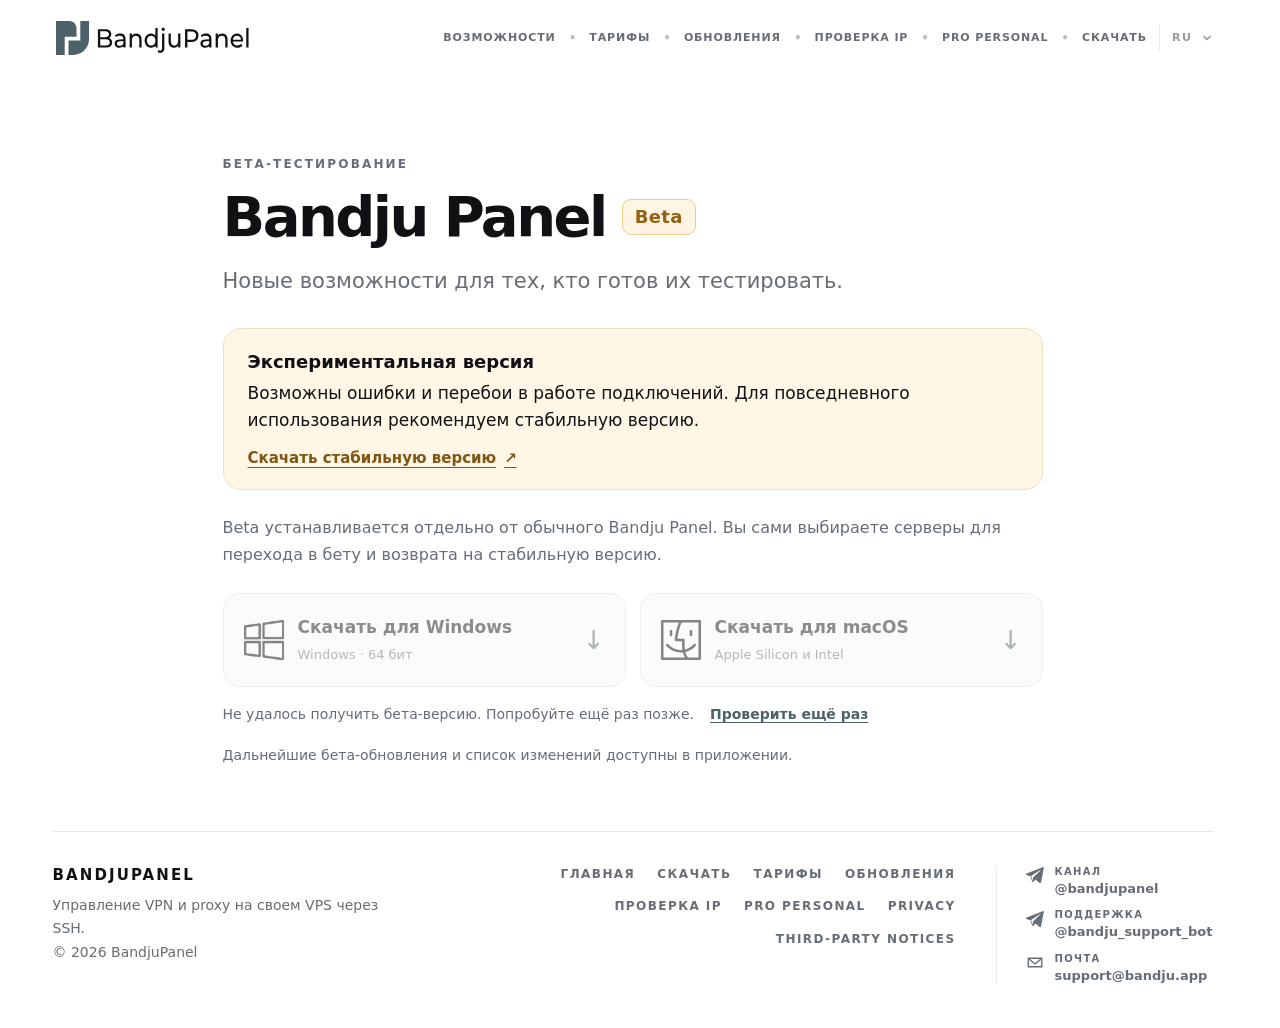
==== commit 167195de: "Initial site" ====
--- a/beta/index.html
+++ b/beta/index.html
@@ -9,7 +9,7 @@
     <meta name="theme-color" content="#ffffff">
     <link rel="canonical" href="https://bandju.app/beta/">
     <link rel="icon" type="image/svg+xml" href="/assets/brand/fav-bandju.svg">
-    <link rel="stylesheet" href="/assets/site.css?v=572d4cfa8e">
+    <link rel="stylesheet" href="/assets/site.css?v=98cfa1f506">
   </head>
   <body class="site-page site-beta site-lang-ru">
     <main class="page">
@@ -25,6 +25,8 @@
         <a class="menu-link" href="/#pricing">Тарифы</a>
         <span class="menu-divider" aria-hidden="true">•</span>
         <a class="menu-link" href="/changelog/">Обновления</a>
+        <span class="menu-divider" aria-hidden="true">•</span>
+        <a class="menu-link" href="/check-ip/">Проверка IP</a>
         <span class="menu-divider" aria-hidden="true">•</span>
         <a class="menu-link" href="/pro/">Pro Personal</a>
         <span class="menu-divider" aria-hidden="true">•</span>
@@ -98,6 +100,7 @@
     <a class="footer-link" href="/download/">Скачать</a>
     <a class="footer-link" href="/#pricing">Тарифы</a>
     <a class="footer-link" href="/changelog/">Обновления</a>
+    <a class="footer-link" href="/check-ip/">Проверка IP</a>
     <a class="footer-link" href="/pro/">Pro Personal</a>
     <a class="footer-link" href="/privacy/">Privacy</a>
     <a class="footer-link" href="https://github.com/bandju/bandju-panel-releases/blob/main/THIRD_PARTY_NOTICES.md" target="_blank" rel="noreferrer noopener">Third-party notices</a>
--- a/assets/site.css
+++ b/assets/site.css
@@ -33,6 +33,106 @@
   }
 }
 
+/* Public IP and TCP port checker. */
+.site-check-ip {
+  [hidden] { display: none !important; }
+  .ip-check { --muted: #56616a; --line: #d5dce0; width: min(1160px, calc(100% - 40px)); margin: 0 auto; padding: clamp(24px, 3vw, 40px) 0 32px; }
+  .check-intro { margin-bottom: 20px; }
+  h1 { margin: 0 0 12px; font-size: clamp(34px, 4.2vw, 48px); font-weight: 700; line-height: 1.08; letter-spacing: -.05em; overflow-wrap: anywhere; }
+  .check-lead { margin: 0; color: var(--muted); font-size: 18px; line-height: 1.45; }
+  .check-form { padding: 20px; border: 1px solid #c8d0d6; border-radius: 14px; background: #f1f3f5; }
+  fieldset { min-width: 0; margin: 0; padding: 0; border: 0; }
+  .check-fields { display: grid; grid-template-columns: minmax(0, 1.6fr) minmax(0, 1fr) minmax(0, 1.2fr); gap: 14px; }
+  .check-field { min-width: 0; }
+  .check-field > label { display: block; margin-bottom: 6px; color: var(--ink); font-size: 14px; font-weight: 700; }
+  .check-field input, .check-field select { width: 100%; min-height: 44px; padding: 9px 12px; border: 1px solid #b8c2c9; border-radius: 8px; background: #fff; color: var(--ink); font: inherit; font-size: 15px; }
+  .check-target-control { position: relative; }
+  .check-target-control input { padding-right: 96px; }
+  .check-my-ip { position: absolute; top: 6px; right: 6px; width: 78px; height: 32px; padding: 0 9px; border: 1px solid #c8d0d6; border-radius: 5px; background: #f1f3f5; color: #38444d; font: inherit; font-size: 12px; font-weight: 600; line-height: 1; white-space: nowrap; cursor: pointer; }
+  .check-my-ip:hover:not(:disabled) { border-color: #abb7bf; background: #e6ebee; color: var(--ink); }
+  .check-my-ip:disabled { opacity: .65; cursor: wait; }
+  .check-field select { appearance: none; padding-right: 40px; background-image: url("data:image/svg+xml,%3Csvg xmlns='http://www.w3.org/2000/svg' viewBox='0 0 10 6'%3E%3Cpath d='m1 1 4 4 4-4' fill='none' stroke='%23666d75' stroke-width='1.5' stroke-linecap='round' stroke-linejoin='round'/%3E%3C/svg%3E"); background-repeat: no-repeat; background-position: right 16px center; background-size: 10px 6px; }
+  .check-field input::placeholder { color: #6b747d; font-size: 14px; }
+  .check-field small { display: block; margin-top: 4px; color: var(--muted); font-size: 12px; line-height: 1.4; }
+  .check-field small.is-error { color: #913c26; }
+  .check-country-note { display: flex; align-items: baseline; flex-wrap: wrap; gap: 4px 10px; min-height: 17px; margin: 8px 0 12px; }
+  .check-country-note p { margin: 0; color: var(--muted); font-size: 12px; line-height: 1.4; }
+  .check-text-button { padding: 0; border: 0; background: transparent; color: var(--brand); font: inherit; font-size: 12px; cursor: pointer; text-decoration: underline; text-underline-offset: 3px; }
+  .check-consent { display: flex; align-items: flex-start; gap: 9px; width: fit-content; color: var(--ink); font-size: 14px; line-height: 1.45; cursor: pointer; }
+  .check-consent input { flex: none; width: 17px; height: 17px; margin: 2px 0 0; accent-color: var(--ink); }
+  .check-public-data { margin: 4px 0 0 26px; color: var(--muted); font-size: 12px; line-height: 1.45; }
+  .check-public-data a { margin-left: 8px; text-decoration: underline; text-underline-offset: 3px; }
+  .check-actions { display: flex; align-items: center; gap: 10px; margin-top: 14px; }
+  .check-run { display: inline-flex; flex: none; align-items: center; justify-content: center; min-height: 44px; padding: 10px 28px; border: 1px solid var(--ink); border-radius: 999px; background: var(--ink); color: #fff; font: inherit; font-size: 15px; font-weight: 700; cursor: pointer; transition: transform .18s ease, background .18s ease, border-color .18s ease; }
+  .check-run:hover { transform: translateY(-1px); background: #1b1d21; border-color: #1b1d21; }
+  .check-run:disabled { opacity: .72; cursor: wait; transform: none; }
+  .check-cancel { min-height: 44px; padding: 10px 20px; border: 1px solid rgba(16, 17, 20, .14); border-radius: 999px; background: #fff; color: var(--ink); font: inherit; font-size: 14px; cursor: pointer; }
+  .check-allowance { margin: 8px 0 0; color: var(--muted); font-size: 12px; line-height: 1.5; }
+  .check-error { margin: 10px 0 0; padding: 8px 12px; border: 1px solid #e7ccc5; border-radius: 8px; background: #fff5f1; color: #913c26; font-size: 13px; line-height: 1.45; }
+  .check-error small { display: block; margin-top: 4px; font: inherit; font-variant-numeric: tabular-nums; }
+  .check-error.check-limit-ready { border-color: #c8d0d6; background: #f1f3f5; color: #38444d; }
+  .check-results { margin-top: 20px; border: 1px solid #c8d0d6; border-radius: 14px; overflow: hidden; }
+  .check-results-heading { display: flex; align-items: center; justify-content: space-between; flex-wrap: wrap; gap: 8px; padding: 12px 16px; border-bottom: 1px solid var(--line); background: #f2f4f5; }
+  .check-results-heading h2 { margin: 0; font-size: 16px; line-height: 1.25; letter-spacing: -.02em; }
+  .check-provider { display: flex; align-items: baseline; gap: 6px; color: var(--muted); font-size: 12px; }
+  .check-provider strong { color: var(--brand); font-weight: 700; }
+  .check-empty { display: grid; justify-items: center; padding: 20px 16px; text-align: center; background: #fff; }
+  .check-empty svg { color: #7b8a92; margin-bottom: 8px; }
+  .check-empty h3 { margin: 0 0 4px; font-size: 14px; }
+  .check-empty p { max-width: 480px; margin: 0; color: var(--muted); font-size: 14px; line-height: 1.5; }
+  .check-report-heading { display: flex; align-items: flex-start; justify-content: space-between; flex-wrap: wrap; gap: 8px 16px; padding: 12px 16px; background: #f2f4f5; }
+  .check-report-target { margin: 0 0 3px; font-size: 14px; line-height: 1.35; font-weight: 700; overflow-wrap: anywhere; }
+  .check-status { display: flex; align-items: center; gap: 6px; margin: 0; color: var(--muted); font-size: 12px; line-height: 1.4; }
+  .is-checking .check-status::before { content: ''; width: 12px; height: 12px; border: 2px solid #d4dcda; border-top-color: var(--ink); border-radius: 50%; animation: check-spin 1s linear infinite; }
+  .check-summary { max-width: 430px; margin: 0; color: var(--muted); font-size: 12px; line-height: 1.5; }
+  .check-table-wrap { overflow-x: auto; }
+  .check-table { width: 100%; border-collapse: collapse; text-align: left; font-size: 13px; }
+  .check-table th { padding: 9px 16px; border-top: 1px solid var(--line); border-bottom: 1px solid var(--line); background: #f6f7f8; color: var(--muted); font-size: 11px; font-weight: 800; letter-spacing: .08em; text-transform: uppercase; }
+  .check-table th:last-child { text-align: right; }
+  .check-table td { padding: 8px 16px; border-bottom: 1px solid var(--line); vertical-align: middle; }
+  .check-table tr:last-child td { border-bottom: 0; }
+  .check-table strong, .check-table small { display: block; }
+  .check-table strong { font-size: 14px; line-height: 1.25; font-weight: 700; }
+  .check-table small { margin-top: 2px; color: var(--muted); font-size: 11px; line-height: 1.3; overflow-wrap: anywhere; }
+  .check-port { width: 84px; font-variant-numeric: tabular-nums; }
+  .check-probe { min-width: 230px; }
+  .check-timing { width: 98px; text-align: right; white-space: nowrap; font-variant-numeric: tabular-nums; }
+  .check-state { display: inline-flex; align-items: center; gap: 6px; padding: 3px 8px; border-radius: 5px; background: #f0f2f2; color: #647079; font-size: 12px; line-height: 1.4; font-weight: 600; white-space: nowrap; }
+  .check-state::before { content: ''; flex: none; width: 5px; height: 5px; border-radius: 50%; background: currentColor; }
+  .check-state-open { background: #eaf5ef; color: #24744e; }
+  .check-state-refused, .check-state-timeout, .check-state-dns { background: #fff2e9; color: #9d522c; }
+  .check-state-pending { background: #eff3f5; color: #4d6169; }
+  .check-placeholder-row td { color: var(--muted); font-size: 13px; line-height: 1.4; }
+  .check-reports { display: flex; align-items: baseline; flex-wrap: wrap; gap: 6px 14px; padding: 10px 16px; border-top: 1px solid var(--line); color: var(--muted); font-size: 12px; }
+  .check-reports:empty { display: none; }
+  .check-reports a { color: var(--brand); text-decoration: underline; text-underline-offset: 3px; }
+  .check-explanation { margin-top: 20px; }
+  .check-explanation h2 { margin: 0 0 6px; font-size: 14px; font-weight: 700; }
+  .check-explanation p { margin: 0; color: var(--muted); font-size: 14px; line-height: 1.55; }
+  a:focus-visible, button:focus-visible, input:focus-visible, select:focus-visible, [tabindex]:focus-visible { outline: 2px solid var(--brand); outline-offset: 4px; }
+  @media (prefers-reduced-motion: reduce) { .is-checking .check-status::before { animation: none; } }
+  @media (max-width: 800px) {
+    .ip-check { padding-top: 24px; }
+    .check-fields { grid-template-columns: 1fr 1fr; }
+    .check-target-field { grid-column: 1 / -1; }
+    .check-actions { flex-wrap: wrap; }
+    .check-table td, .check-table th { padding-right: 16px; padding-left: 16px; }
+    .check-probe { min-width: 210px; }
+  }
+  @media (max-width: 500px) {
+    .check-intro { margin-bottom: 16px; }
+    .check-lead { font-size: 17px; }
+    .check-form { padding: 16px 14px; border-radius: 12px; }
+    .check-fields { grid-template-columns: 1fr; gap: 12px; }
+    .check-country-note { margin-bottom: 12px; }
+    .check-public-data { margin-left: 0; }
+    .check-run { flex: 1; }
+    .check-results-heading, .check-report-heading { padding: 12px 14px; }
+    .check-provider { font-size: 11px; }
+  }
+}
+@keyframes check-spin { to { transform: rotate(360deg); } }
+
 /* Base */
 
 :root {
@@ -56,6 +156,14 @@
   background: var(--bg);
 }
 
+html {
+  scrollbar-gutter: stable;
+}
+
+@supports not (scrollbar-gutter: stable) {
+  html { overflow-y: scroll; }
+}
+
 body {
   font-family: "Avenir Next", "Segoe UI", Inter, system-ui, -apple-system, BlinkMacSystemFont, sans-serif;
   color: var(--ink);
@@ -71,6 +179,15 @@
 /* Shared Header And Footer */
 
 .site-page {
+  > main.page {
+    display: flex;
+    flex-direction: column;
+    min-height: 100vh;
+    min-height: 100dvh;
+  }
+  > main.page > * {
+    flex-shrink: 0;
+  }
   .header-shell {
     position: relative;
     z-index: 20;
@@ -282,6 +399,7 @@
     z-index: 1;
     width: min(1160px, calc(100% - 40px));
     margin: 0 auto;
+    margin-top: auto;
     padding: 34px 0 44px;
     display: grid;
     grid-template-columns: minmax(0, 1fr) auto auto;
